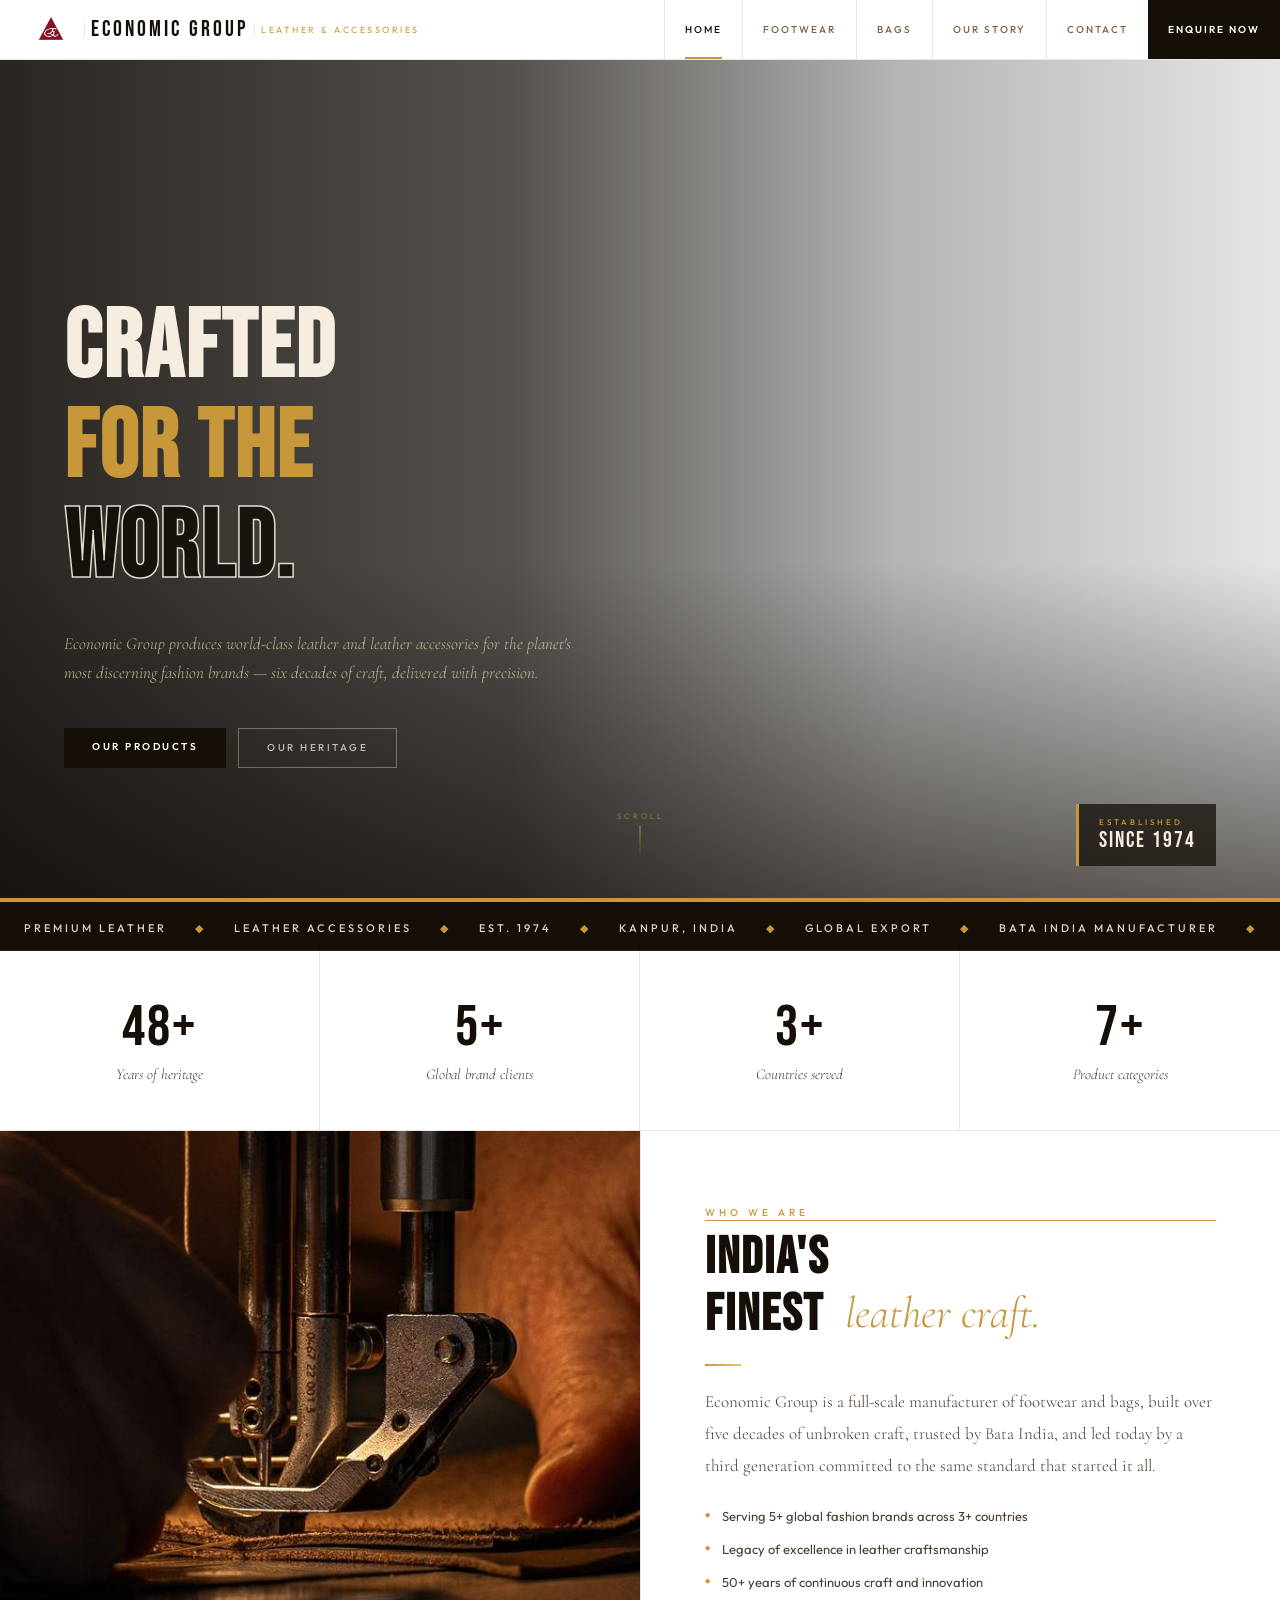
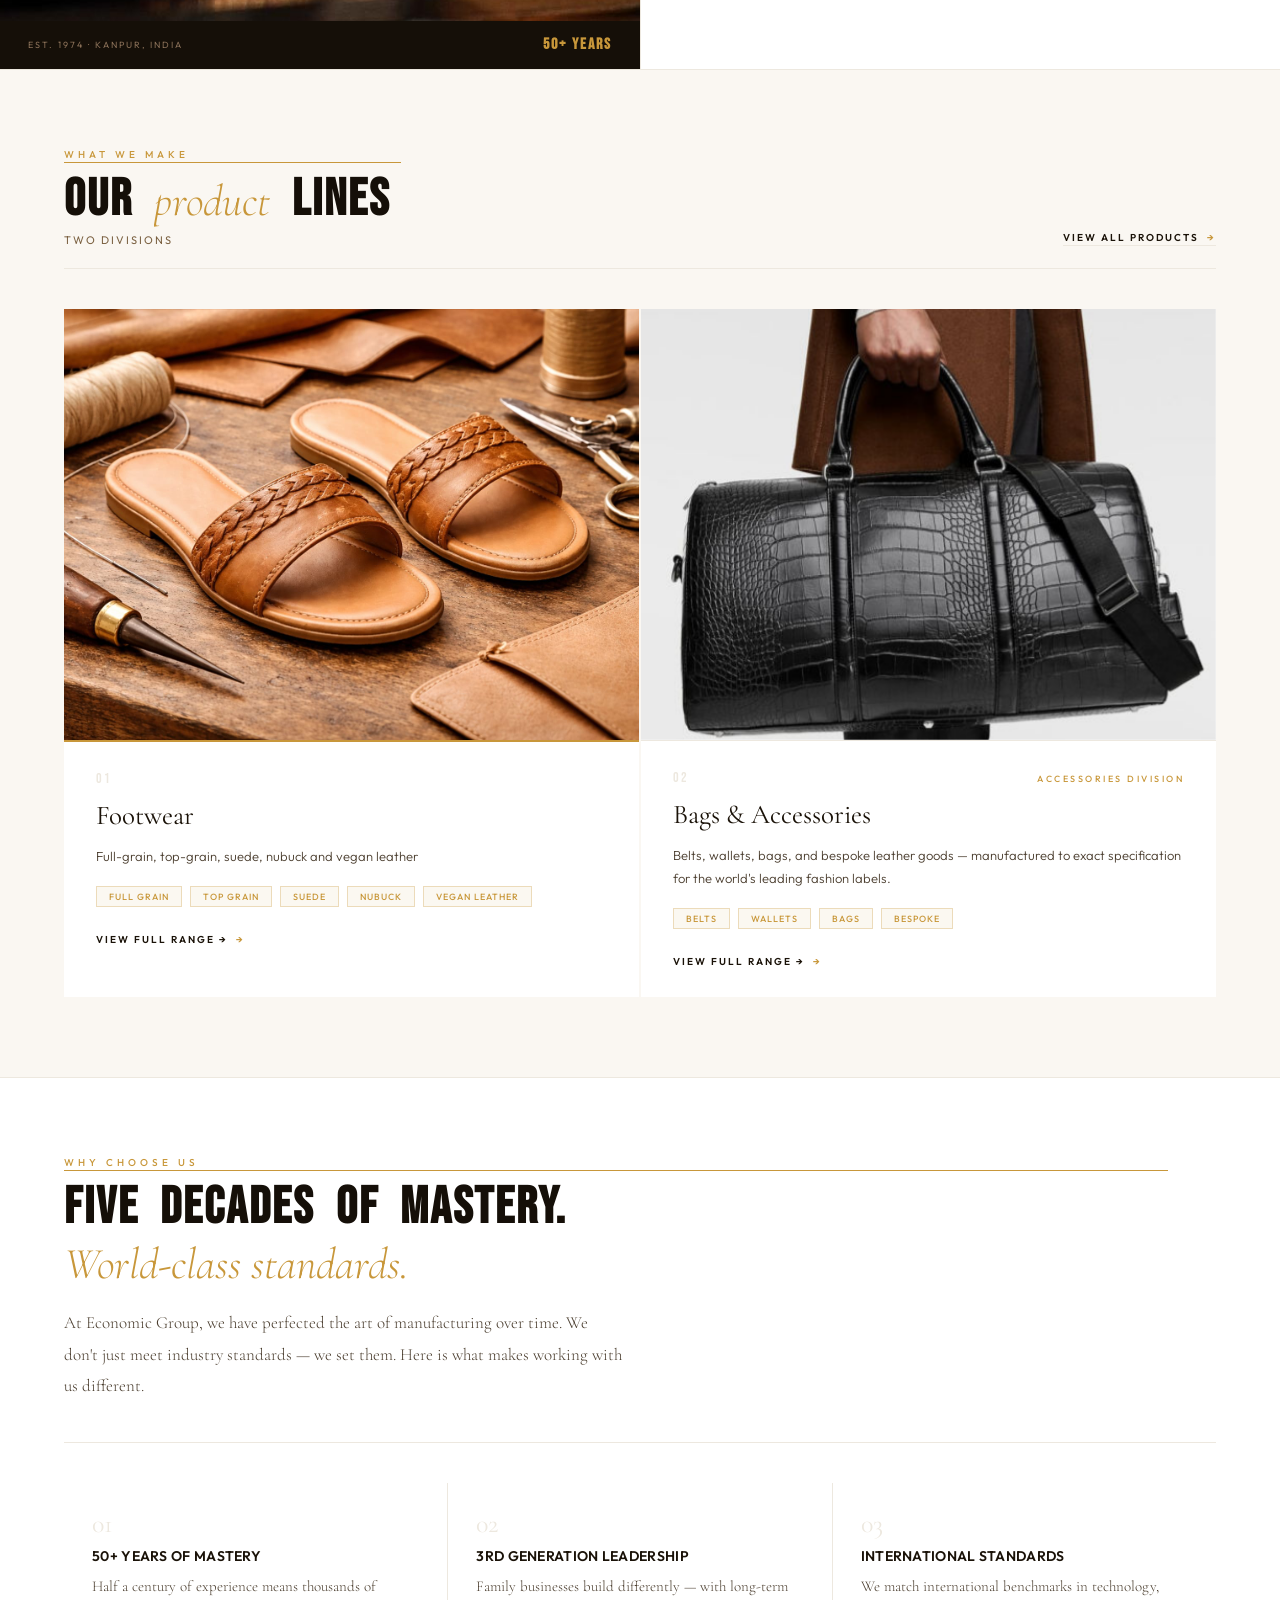
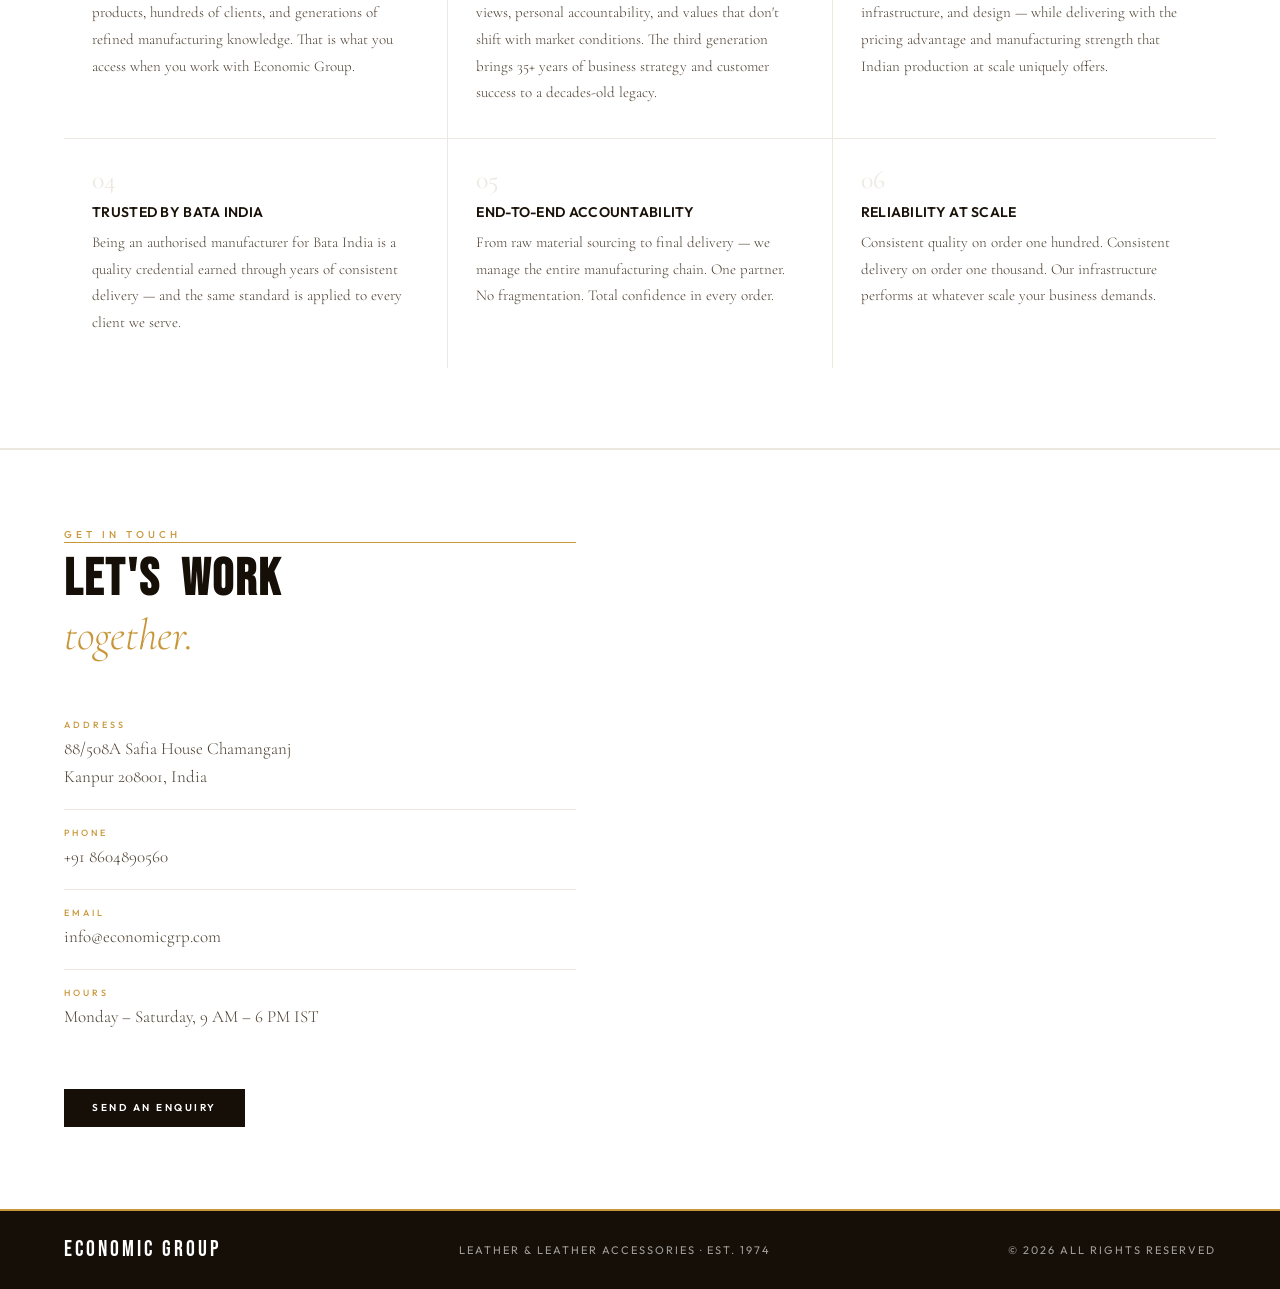
==== index.html @ 154073e3 "Dev:: initialising project" ====
<!DOCTYPE html>
<html lang="en">
<head>
  <meta charset="UTF-8" />
  <meta name="viewport" content="width=device-width, initial-scale=1.0" />
  <meta name="description" content="Economic Group — Premium leather and leather accessories. Est. 1960, Kolkata, India." />
  <title>Economic Group — Premium Leather &amp; Leather Accessories</title>
  <link rel="preconnect" href="https://fonts.googleapis.com" />
  <link rel="preconnect" href="https://fonts.gstatic.com" crossorigin />
  <link href="https://fonts.googleapis.com/css2?family=Bebas+Neue&family=Cormorant+Garamond:ital,wght@0,300;0,400;0,600;1,300;1,400;1,600&family=Outfit:wght@300;400;500;600&display=swap" rel="stylesheet" />
  <link rel="stylesheet" href="assets/css/style.css" />
</head>
<body>

  <!-- ══════════════════════════════════════
       NAV
  ══════════════════════════════════════ -->
  <header id="navbar">
    <div class="nav-inner">
      <div class="logo-wrap">
        <img src="assets/images/logo.png" alt="Economic Group" class="logo-img" />
        <div class="logo-divider"></div>
        <span class="logo-name">Economic Group</span>
        <div class="logo-divider"></div>
        <span class="logo-sub">Leather &amp; Accessories</span>
      </div>
      <button class="hamburger" id="hamburger" aria-label="Open menu" aria-expanded="false">
        <span></span><span></span><span></span>
      </button>
      <nav class="nav-links" id="nav-links" role="navigation">
        <a href="#hero"        class="nav-link">Home</a>
        <a href="footwear.html" class="nav-link">Footwear</a>
        <a href="bags.html"    class="nav-link">Bags</a>
        <a href="#story"       class="nav-link">Our Story</a>
        <a href="#contact"     class="nav-link">Contact</a>
        <a href="#contact"     class="nav-link cta">Enquire Now</a>
      </nav>
    </div>
  </header>

  <!-- ══════════════════════════════════════
       HERO
  ══════════════════════════════════════ -->
  <section class="hero" id="hero">

    <!-- Background video -->
    <video class="hero-video"
           autoplay muted loop playsinline preload="auto"
           aria-hidden="true"
           disablepictureinpicture
           disableremoteplayback>
      <source src="assets/video/hero_video.mp4" type="video/mp4" />
    </video>

    <!-- Warm cinematic overlay: strong on left, fades right -->
    <div class="hero-overlay"></div>

    <!-- Content -->
    <div class="hero-content">
      <!-- <div class="hero-eyebrow">
        <span class="eyebrow-line"></span>
        Premium Leather &middot; Est. 1960
      </div> -->
      <h1 class="hero-title">
        <span class="hero-line"><span class="hero-line-inner">CRAFTED</span></span>
        <span class="hero-line"><span class="hero-line-inner amber">FOR THE</span></span>
        <span class="hero-line"><span class="hero-line-inner outline">WORLD.</span></span>
      </h1>
      <p class="hero-sub">Economic Group produces world-class leather and leather accessories for the planet's most discerning fashion brands &mdash; six decades of craft, delivered with precision.</p>
      <div class="hero-actions">
        <a href="#products" class="btn btn-fill">Our Products</a>
        <a href="#story"    class="btn btn-ghost">Our Heritage</a>
      </div>
    </div>

    <!-- Bottom badge -->
    <div class="hero-badge">
      <div class="hero-badge-label">Established</div>
      <div class="hero-badge-val">Since 1974</div>
    </div>

    <!-- Scroll hint -->
    <div class="hero-scroll-hint" aria-hidden="true">
      <span>Scroll</span>
      <div class="scroll-arrow"></div>
    </div>

  </section>

  <!-- ══════════════════════════════════════
       TICKER
  ══════════════════════════════════════ -->
  <div class="ticker" aria-hidden="true">
    <div class="ticker-track">
      <span>Premium Leather</span><span class="sep">&#9670;</span>
      <span>Leather Accessories</span><span class="sep">&#9670;</span>
      <span>Est. 1974</span><span class="sep">&#9670;</span>
      <span>Kanpur, India</span><span class="sep">&#9670;</span>
      <span>Global Export</span><span class="sep">&#9670;</span>
      <span>Bata India Manufacturer</span><span class="sep">&#9670;</span>
      <span>5+ Brands</span><span class="sep">&#9670;</span>
      <span>3+ Countries</span><span class="sep">&#9670;</span>
      <span>Premium Leather</span><span class="sep">&#9670;</span>
      <span>Leather Accessories</span><span class="sep">&#9670;</span>
      <span>Est. 1974</span><span class="sep">&#9670;</span>
      <span>Kanpur, India</span><span class="sep">&#9670;</span>
      <span>Global Export</span><span class="sep">&#9670;</span>
      <span>Bata India Manufacturer</span><span class="sep">&#9670;</span>
      <span>5+ Brands</span><span class="sep">&#9670;</span>
      <span>3+ Countries</span><span class="sep">&#9670;</span>
    </div>
  </div>

  <!-- ══════════════════════════════════════
       STATS
  ══════════════════════════════════════ -->
  <section class="stats" id="stats">
    <div class="stat fade-in">
      <div class="stat-num" data-target="50" data-suffix="+">0+</div>
      <div class="stat-lbl">Years of heritage</div>
    </div>
    <div class="stat fade-in">
      <div class="stat-num" data-target="5" data-suffix="+">0+</div>
      <div class="stat-lbl">Global brand clients</div>
    </div>
    <div class="stat fade-in">
      <div class="stat-num" data-target="3" data-suffix="+">0+</div>
      <div class="stat-lbl">Countries served</div>
    </div>
    <div class="stat fade-in">
      <div class="stat-num" data-target="7" data-suffix="+">0+</div>
      <div class="stat-lbl">Product categories</div>
    </div>
  </section>

  <!-- ══════════════════════════════════════
       ABOUT
  ══════════════════════════════════════ -->
  <section class="about" id="about">
    <div class="about-img fade-in">
      <div class="about-img-inner" style="background-image:url('./assets/images/about_craft.jpeg');"></div>
      <div class="about-img-tag">
        <span>Est. 1974 · Kanpur, India</span>
        <strong>50+ Years</strong>
      </div>
    </div>
    <div class="about-text fade-in">
      <div class="section-label">Who We Are</div>
      <h2 class="about-title">
        INDIA'S<br>FINEST
        <span class="italic-accent">leather craft.</span>
      </h2>
      <div class="rule"></div>
      <p>Economic Group is a full-scale manufacturer of footwear and bags, built over five decades of unbroken craft, trusted by Bata India, and led today by a third generation committed to the same standard that started it all.</p>
      <ul class="about-list">
        <li>Serving 5+ global fashion brands across 3+ countries</li>
        <li>Legacy of excellence in leather craftsmanship</li>
        <li>50+ years of continuous craft and innovation</li>
      </ul>
    </div>
  </section>

  <!-- ══════════════════════════════════════
       PRODUCTS
  ══════════════════════════════════════ -->
  <section class="products" id="products">
    <div class="prod-header">
      <div class="prod-header-left">
        <div class="section-label">What We Make</div>
        <h2 class="prod-title">OUR <em>product</em> LINES</h2>
        <div class="prod-count">Two divisions</div>
      </div>
      <a href="#contact" class="view-all">View All Products</a>
    </div>
    <div class="prod-grid">
      <a href="footwear.html" class="prod-card fade-in" style="text-decoration:none;color:inherit;display:block;">
        <div class="prod-photo-wrap">
          <div class="prod-photo" style="background-image:url('./assets/images/footwear_product.jpeg')"></div>
        </div>
        <div class="prod-body featured">
          <div class="prod-meta">
            <span class="prod-num">01</span>
          </div>
          <div class="prod-name">Footwear</div>
          <div class="prod-desc">Full-grain, top-grain, suede, nubuck and vegan leather</div>
          <div class="prod-tags">
            <span class="ptag">Full Grain</span>
            <span class="ptag">Top Grain</span>
            <span class="ptag">Suede</span>
            <span class="ptag">Nubuck</span>
            <span class="ptag">Vegan Leather</span>
          </div>
          <span class="prod-link">View Full Range &rarr;</span>
        </div>
      </a>
      <a href="bags.html" class="prod-card fade-in" style="text-decoration:none;color:inherit;display:block;">
        <div class="prod-photo-wrap">
          <div class="prod-photo" style="background-image:url('./assets/images/bags_product.jpeg')"></div>
        </div>
        <div class="prod-body">
          <div class="prod-meta">
            <span class="prod-num">02</span>
            <span class="prod-cat">Accessories Division</span>
          </div>
          <div class="prod-name">Bags & Accessories</div>
          <div class="prod-desc">Belts, wallets, bags, and bespoke leather goods &mdash; manufactured to exact specification for the world's leading fashion labels.</div>
          <div class="prod-tags">
            <span class="ptag">Belts</span>
            <span class="ptag">Wallets</span>
            <span class="ptag">Bags</span>
            <span class="ptag">Bespoke</span>
          </div>
          <span class="prod-link">View Full Range &rarr;</span>
        </div>
      </a>
    </div>
  </section>

  <!-- ══════════════════════════════════════
       WHY CHOOSE US
  ══════════════════════════════════════ -->
  <section class="tl-section" id="story">

    <!-- Header + Bata badge -->
    <div class="wcu-top-row">
      <div class="tl-top fade-in">
        <div class="section-label">Why Choose Us</div>
        <h2 class="tl-title">Five decades of mastery.<br><em>World-class standards.</em></h2>
        <p class="wcu-intro-sub">At Economic Group, we have perfected the art of manufacturing over time. We don't just meet industry standards &mdash; we set them. Here is what makes working with us different.</p>
      </div>
    </div>

    <!-- 6-card grid -->
    <div class="wcu-grid">
      <div class="wcu-card fade-in">
        <div class="wcu-num">01</div>
        <h4>50+ Years of Mastery</h4>
        <p>Half a century of experience means thousands of products, hundreds of clients, and generations of refined manufacturing knowledge. That is what you access when you work with Economic Group.</p>
      </div>
      <div class="wcu-card fade-in">
        <div class="wcu-num">02</div>
        <h4>3rd Generation Leadership</h4>
        <p>Family businesses build differently &mdash; with long-term views, personal accountability, and values that don't shift with market conditions. The third generation brings 35+ years of business strategy and customer success to a decades-old legacy.</p>
      </div>
      <div class="wcu-card fade-in">
        <div class="wcu-num">03</div>
        <h4>International Standards</h4>
        <p>We match international benchmarks in technology, infrastructure, and design &mdash; while delivering with the pricing advantage and manufacturing strength that Indian production at scale uniquely offers.</p>
      </div>
      <div class="wcu-card fade-in">
        <div class="wcu-num">04</div>
        <h4>Trusted by Bata India</h4>
        <p>Being an authorised manufacturer for Bata India is a quality credential earned through years of consistent delivery &mdash; and the same standard is applied to every client we serve.</p>
      </div>
      <div class="wcu-card fade-in">
        <div class="wcu-num">05</div>
        <h4>End-to-End Accountability</h4>
        <p>From raw material sourcing to final delivery &mdash; we manage the entire manufacturing chain. One partner. No fragmentation. Total confidence in every order.</p>
      </div>
      <div class="wcu-card fade-in">
        <div class="wcu-num">06</div>
        <h4>Reliability at Scale</h4>
        <p>Consistent quality on order one hundred. Consistent delivery on order one thousand. Our infrastructure performs at whatever scale your business demands.</p>
      </div>
    </div>

  </section>

  <!-- ══════════════════════════════════════
       DARK BANNER — Why Choose Us
  ══════════════════════════════════════ -->
  <!-- ══════════════════════════════════════
       CONTACT
  ══════════════════════════════════════ -->
  <section class="contact" id="contact">
    <div class="contact-left fade-in">
      <div>
        <div class="section-label">Get In Touch</div>
        <h2 class="contact-title">LET'S WORK<br><em>together.</em></h2>
        <div class="contact-fields">
          <div class="cf">
            <div class="cf-label">Address</div>
            <div class="cf-val">88/508A Safia House Chamanganj<br>Kanpur 208001, India</div>
          </div>
          <div class="cf">
            <div class="cf-label">Phone</div>
            <div class="cf-val cf-phones">
              <a href="tel:+918604890560">+91 8604890560</a>
            </div>
          </div>
          <div class="cf">
            <div class="cf-label">Email</div>
            <div class="cf-val"><a href="mailto:info@economicgrp.com">info@economicgrp.com</a></div>
          </div>
          <div class="cf">
            <div class="cf-label">Hours</div>
            <div class="cf-val">Monday &ndash; Saturday, 9 AM &ndash; 6 PM IST</div>
          </div>
        </div>
      </div>
      <div class="contact-btn">
        <a href="mailto:info@economicgroup.in" class="btn btn-fill">Send an Enquiry</a>
      </div>
    </div>
    <div class="contact-right">
      <iframe
        class="contact-map"
        src="https://www.google.com/maps/embed?pb=!1m18!1m12!1m3!1d14287.768157332483!2d80.30934991040796!3d26.45759719113403!2m3!1f0!2f0!3f0!3m2!1i1024!2i768!4f13.1!3m3!1m2!1s0x399c4762bb68a57b%3A0x870ddd09cadb2f31!2sEconomic%20Enterprises!5e0!3m2!1sen!2sin!4v1776615343501!5m2!1sen!2sin"
        width="100%"
        height="100%"
        style="border:0;"
        allowfullscreen=""
        loading="lazy"
        referrerpolicy="no-referrer-when-downgrade"
        title="Economic Group location — 44 Matheswartalla Road, Kolkata">
      </iframe>
    </div>
  </section>

  <!-- ══════════════════════════════════════
       FOOTER
  ══════════════════════════════════════ -->
  <footer>
    <div class="footer-inner">
      <div class="f-logo">Economic Group</div>
      <span class="f-mid">Leather &amp; Leather Accessories &middot; Est. 1974</span>
      <span class="f-copy">&copy; 2026 All Rights Reserved</span>
    </div>
  </footer>

  <div id="scroll-progress"></div>
  <script src="assets/js/script.js"></script>
</body>
</html>
---- assets/css/style.css ----
/* ═══════════════════════════════════════════════════════
   ECONOMIC GROUP — style.css
   Design 5: Editorial Minimal (mix of Bold + Minimal White)
   Fonts: Bebas Neue (display) · Cormorant Garamond (serif) · Outfit (body)
   Palette: White/cream base · Amber accent · Dark contrast sections
═══════════════════════════════════════════════════════ */

/* ── DESIGN TOKENS ── */
:root {
  /* Accent */
  --amber:         #c8973a;
  --amber-hover:   #e0aa48;

  /* Backgrounds */
  --dark:          #150f08;
  --dark-2:        #1e160c;
  --dark-3:        #2a1e10;
  --cream:         #faf7f2;
  --white:         #ffffff;

  /* Borders */
  --border:        #ede8df;
  --border-dark:   rgba(255, 255, 255, 0.06);

  /* Typography — all values tuned for legibility */
  --text-primary:  #1a1208;   /* near-black headings / main text */
  --text-body:     #4a3d2e;   /* body paragraphs on light bg */
  --text-muted:    #7a6040;   /* labels, captions, nav links */
  --text-on-dark:  #d4c4a8;   /* body text on dark sections */
  --text-dim:      #8a7058;   /* secondary on dark sections */

  /* Fonts */
  --font-display:  'Bebas Neue', sans-serif;
  --font-serif:    'Cormorant Garamond', Georgia, serif;
  --font-body:     'Outfit', -apple-system, sans-serif;

  /* Layout */
  --nav-h:         60px;
  --max-w:         1280px;
  --pad-x:         64px;
}

/* ── RESET ── */
*, *::before, *::after { box-sizing: border-box; margin: 0; padding: 0; }
html { scroll-behavior: smooth; font-size: 16px; -webkit-text-size-adjust: 100%; }
body { font-family: var(--font-body); background: var(--white); color: var(--text-primary); line-height: 1; overflow-x: clip; }
/* Prevent page scroll when mobile nav is open — does NOT touch overflow-x or break sticky */
body.nav-open { overflow-y: hidden; }
img  { display: block; max-width: 100%; }
a    { text-decoration: none; color: inherit; }
ul   { list-style: none; }

/* ══════════════════════════════════════════════
   GLOBAL ANIMATION TOKENS
══════════════════════════════════════════════ */
:root {
  --ease-out-expo:  cubic-bezier(0.16, 1, 0.3, 1);
  --ease-out-quart: cubic-bezier(0.25, 1, 0.5, 1);
  --ease-in-out:    cubic-bezier(0.4, 0, 0.2, 1);
}

/* ── SCROLL FADE-IN ── */
.fade-in {
  opacity: 0;
  transform: translateY(36px);
  transition: opacity 0.75s var(--ease-out-expo),
              transform 0.75s var(--ease-out-expo);
}
.fade-in.visible {
  opacity: 1;
  transform: translateY(0);
}

/* ── WORD REVEAL (text split animation) ── */
.word-wrap {
  display: inline-block;
  overflow: hidden;
  vertical-align: bottom;
  padding-bottom: 0.05em;     /* prevents descender clip */
  margin-right: 0.22em;
}
.word-wrap .word {
  display: inline-block;
  transform: translateY(108%);
  opacity: 0;
  transition: transform 0.75s var(--ease-out-expo),
              opacity 0.55s ease;
}
.word-wrap.revealed .word {
  transform: translateY(0);
  opacity: 1;
}

/* ── HERO INTRO SEQUENCE ── */
@keyframes heroSlideUp {
  from { opacity: 0; transform: translateY(28px); }
  to   { opacity: 1; transform: translateY(0);    }
}
@keyframes heroFadeIn {
  from { opacity: 0; }
  to   { opacity: 1; }
}
/* Curtain-reveal: inner span rises up from behind a clipped container */
@keyframes heroLineUp {
  from { transform: translateY(110%); opacity: 0; }
  to   { transform: translateY(0);    opacity: 1; }
}
/* Eyebrow line extends in */
@keyframes eyebrowExpand {
  from { width: 0; opacity: 0; }
  to   { width: 28px; opacity: 1; }
}

.hero-eyebrow      { animation: heroSlideUp  0.8s var(--ease-out-expo) 0.2s  both; }
.eyebrow-line      { animation: eyebrowExpand 0.7s var(--ease-out-expo) 0.15s both; }
/* Title: each line staggers */
.hero-title        { animation: none; } /* handled per-line below */
.hero-line-inner   { animation: heroLineUp 0.9s var(--ease-out-expo) both; }
.hero-line:nth-child(1) .hero-line-inner { animation-delay: 0.35s; }
.hero-line:nth-child(2) .hero-line-inner { animation-delay: 0.55s; }
.hero-line:nth-child(3) .hero-line-inner { animation-delay: 0.75s; }
.hero-sub          { animation: heroSlideUp  0.9s var(--ease-out-expo) 1.0s  both; }
.hero-actions      { animation: heroSlideUp  0.9s var(--ease-out-expo) 1.2s  both; }
.hero-badge        { animation: heroFadeIn   1.0s ease                 1.5s  both; }
.hero-scroll-hint  { animation: heroFadeIn   1.0s ease                 1.9s  both; }

/* ── SECTION LABEL UNDERLINE DRAW ── */
.section-label {
  position: relative;
  display: inline-block;
}
.section-label::after {
  content: '';
  position: absolute;
  bottom: -3px;
  left: 0;
  width: 0;
  height: 1px;
  background: var(--amber);
  transition: width 0.6s var(--ease-out-expo);
}
.section-label.revealed::after { width: 100%; }

/* ── NAV SCROLLED STATE ── */
#navbar {
  transition: box-shadow 0.3s ease, background 0.3s ease;
}
#navbar.scrolled {
  box-shadow: 0 2px 24px rgba(21,15,8,0.10);
}

/* ── SMOOTH SCROLL OVERRIDE (for JS eased scroll) ── */
html { scroll-behavior: auto; }   /* we handle it in JS for polish */

/* ── TIMELINE LINE DRAW ── */
.tl-list::before {
  transform-origin: top;
  transform: scaleY(0);
  transition: transform 1.4s var(--ease-out-expo);
}
.tl-list.line-drawn::before { transform: scaleY(1); }

/* ── STAT PULSE ON COMPLETE ── */
@keyframes statPulse {
  0%   { transform: scale(1);    }
  40%  { transform: scale(1.06); }
  100% { transform: scale(1);    }
}
.stat-num.pulse { animation: statPulse 0.45s var(--ease-out-quart); }

/* ── SHIMMER ON AMBER RULE ── */
@keyframes shimmerRule {
  from { background-position: -100% 0; }
  to   { background-position: 200% 0;  }
}
.rule.shimmer {
  background: linear-gradient(
    90deg,
    var(--amber) 0%,
    #f0c060 45%,
    var(--amber) 100%
  );
  background-size: 200% 100%;
  animation: shimmerRule 1.2s ease forwards;
}

/* ── PRODUCT CARD HOVER LIFT ── */
.prod-card {
  transition: transform 0.4s var(--ease-out-expo),
              box-shadow 0.4s var(--ease-out-expo);
  will-change: transform;
}
.prod-card:hover {
  transform: translateY(-6px);
  box-shadow: 0 20px 48px rgba(21,15,8,0.12);
}

/* ── PRODUCT CARD INNER IMAGE ZOOM (merged with base .prod-photo below) ── */

/* ── BUTTON MAGNETIC / RIPPLE ── */
.btn { position: relative; overflow: hidden; }
.btn .ripple {
  position: absolute;
  border-radius: 50%;
  background: rgba(255,255,255,0.25);
  transform: scale(0);
  animation: rippleAnim 0.55s linear;
  pointer-events: none;
}
@keyframes rippleAnim {
  to { transform: scale(4); opacity: 0; }
}

/* ── ABOUT / BANNER STAT HOVER ── */
.banner-stat {
  transition: transform 0.3s var(--ease-out-expo),
              border-color 0.3s ease,
              padding-left 0.3s var(--ease-out-expo);
}
.banner-stat:hover {
  border-bottom-color: rgba(200,151,58,0.3);
}

/* ── TIMELINE ROW HOVER ── */
.tl-row {
  transition: background 0.2s ease;
}

/* ── TICKER PAUSE ON HOVER ── */
.ticker:hover .ticker-track { animation-play-state: paused; }

/* ── CONTACT FIELD HOVER ── */
.cf {
  transition: padding-left 0.25s var(--ease-out-expo);
}
.cf:hover { padding-left: 6px; }
.cf .cf-label {
  transition: letter-spacing 0.3s ease;
}
.cf:hover .cf-label { letter-spacing: 5px; }

/* ── IMAGE OVERLAY SHIMMER on about-img ── */
.about-img::after {
  content: '';
  position: absolute;
  inset: 0;
  background: linear-gradient(
    135deg,
    transparent 40%,
    rgba(200,151,58,0.08) 50%,
    transparent 60%
  );
  background-size: 200% 200%;
  opacity: 0;
  transition: opacity 0.4s ease;
  pointer-events: none;
  z-index: 1;
}
.about-img:hover::after { opacity: 1; }

/* ── SHARED UTILITIES ── */
.section-label {
  font-family: var(--font-body);
  font-size: 10px;
  color: var(--amber);
  letter-spacing: 4px;
  text-transform: uppercase;
  font-weight: 500;
  margin-bottom: 14px;
  display: block;
}

.rule {
  width: 36px;
  height: 2px;
  background: var(--amber);
  margin: 20px 0;
}

/* ── BUTTONS ── */
.btn {
  display: inline-block;
  font-family: var(--font-body);
  font-size: 10px;
  font-weight: 600;
  letter-spacing: 2.5px;
  text-transform: uppercase;
  padding: 14px 28px;
  cursor: pointer;
  transition: background 0.25s, color 0.25s, border-color 0.25s;
  white-space: nowrap;
}
.btn-fill            { background: var(--dark); color: #fff; }
.btn-fill:hover      { background: var(--amber); color: var(--dark); }
.btn-border          { border: 1px solid var(--border); color: var(--text-muted); }
.btn-border:hover    { border-color: var(--amber); color: var(--amber); }

/* ══════════════════════════════════════════════
   NAVBAR
══════════════════════════════════════════════ */
#navbar {
  position: sticky;
  top: 0;
  z-index: 1000;
  background: #fff;
  border-bottom: 1px solid var(--border);
  height: var(--nav-h);
  /* overflow visible so the absolute dropdown clears the bar */
  overflow: visible;
}

.nav-inner {
  width: 100%;
  padding: 0 0 0 24px;
  height: 100%;
  display: flex;
  align-items: center;
  justify-content: space-between;
  position: relative; /* containing block for absolute dropdown */
}

/* ── Logo ── */
.logo-wrap    { display: flex; align-items: center; gap: 6px; }
.logo-img     { height: 54px; width: 54px; object-fit: contain; display: block; flex-shrink: 0; }
.logo-name    { font-family: var(--font-display); font-size: 22px; letter-spacing: 3px; color: var(--dark); line-height: 1; }
.logo-divider { width: 1px; height: 14px; background: var(--border); flex-shrink: 0; }
.logo-sub     { font-family: var(--font-body); font-size: 9px; color: var(--amber); letter-spacing: 2.5px; text-transform: uppercase; font-weight: 400; }

/* ── Desktop nav list ── */
.nav-links {
  display: flex;
  align-items: center;
  height: 100%;
  /* clip the amber underlines so they don't overflow the bar */
  overflow: hidden;
}

/* ── Each nav link ── */
.nav-link {
  position: relative;
  font-family: var(--font-body);
  font-size: 10px;
  color: var(--text-muted);
  letter-spacing: 2px;
  text-transform: uppercase;
  font-weight: 500;
  padding: 0 20px;
  height: 100%;
  display: flex;
  align-items: center;
  border-left: 1px solid var(--border);
  white-space: nowrap;
  transition: color 0.2s;
}

/* Amber underline slide — regular links only */
.nav-link:not(.cta)::after {
  content: '';
  position: absolute;
  bottom: 0; left: 20px; right: 20px;
  height: 2px;
  background: var(--amber);
  transform: scaleX(0);
  transform-origin: left;
  transition: transform 0.35s var(--ease-out-expo);
}
.nav-link:not(.cta):hover::after,
.nav-link:not(.cta).active::after { transform: scaleX(1); }
.nav-link:not(.cta):hover,
.nav-link:not(.cta).active        { color: var(--dark); }

/* ── CTA button ── */
.nav-link.cta {
  background: var(--dark);
  color: #fff;
  font-weight: 600;
  border-left: none;
  transition: background 0.25s, color 0.25s;
}
.nav-link.cta:hover { background: var(--amber); color: var(--dark); }

/* ── Hamburger (hidden on desktop) ── */
.hamburger {
  display: none;
  flex-direction: column;
  justify-content: center;
  gap: 5px;
  background: none;
  border: none;
  cursor: pointer;
  padding: 8px;
  flex-shrink: 0;
}
.hamburger span {
  display: block;
  width: 22px;
  height: 2px;
  background: var(--dark);
  border-radius: 1px;
  transition: transform 0.3s ease, opacity 0.3s ease;
  transform-origin: center;
}
.hamburger.open span:nth-child(1) { transform: translateY(7px) rotate(45deg); }
.hamburger.open span:nth-child(2) { opacity: 0; transform: scaleX(0); }
.hamburger.open span:nth-child(3) { transform: translateY(-7px) rotate(-45deg); }

/* ══════════════════════════════════════════════
   HERO — full-width video background
══════════════════════════════════════════════ */
.hero {
  position: relative;
  width: 100%;
  min-height: calc(100vh - var(--nav-h));
  max-height: clamp(860px, 92vh, 1100px);
  overflow: hidden;
  display: flex;
  align-items: flex-end;
  border-bottom: 2px solid var(--amber);
}

/* Video fills the entire hero */
.hero-video {
  position: absolute;
  inset: 0;
  width: 100%;
  height: 100%;
  object-fit: cover;
  object-position: center 30%;
  z-index: 0;
  /* Slight warmth filter to match amber palette */
  filter: brightness(0.85) saturate(0.9) sepia(0.12);
}

/* Warm cinematic gradient overlay */
/* Strong dark on left (for text legibility), soft on right */
.hero-overlay {
  position: absolute;
  inset: 0;
  z-index: 1;
  background:
    linear-gradient(
      to right,
      rgba(12, 7, 2, 0.88) 0%,
      rgba(12, 7, 2, 0.70) 40%,
      rgba(12, 7, 2, 0.30) 70%,
      rgba(12, 7, 2, 0.10) 100%
    ),
    linear-gradient(
      to top,
      rgba(12, 7, 2, 0.60) 0%,
      transparent 40%
    );
}

/* Text content — sits above video + overlay */
.hero-content {
  position: relative;
  z-index: 2;
  padding: 0 var(--pad-x) 130px;
  max-width: 720px;
}

.hero-eyebrow {
  display: flex;
  align-items: center;
  gap: 12px;
  font-family: var(--font-body);
  font-size: 9px;
  color: var(--amber);
  letter-spacing: 4px;
  text-transform: uppercase;
  font-weight: 500;
  margin-bottom: 24px;
}
.eyebrow-line {
  display: block;
  width: 28px;
  height: 1px;
  background: var(--amber);
  flex-shrink: 0;
}

.hero-title {
  font-family: var(--font-display);
  font-size: clamp(58px, 7.5vw, 96px);
  line-height: 1;
  letter-spacing: 2px;
  color: #f5ede0;
  margin-bottom: 28px;
}

/* Each line: clips the inner span so it reveals upward */
.hero-line {
  display: block;
  overflow: hidden;
  padding-bottom: 0.04em; /* prevent descender clipping */
}
.hero-line-inner {
  display: block;
}
.hero-line-inner.amber   { color: var(--amber); }
.hero-line-inner.outline {
  -webkit-text-stroke: 1.5px rgba(245, 237, 224, 0.92);
  /* Dark fill matching the hero overlay — looks hollow on video, renders sharp */
  color: rgba(10, 6, 2, 0.72);
  transform: translateZ(0);
  backface-visibility: hidden;
  -webkit-backface-visibility: hidden;
}

.hero-sub {
  font-family: var(--font-serif);
  font-size: 17px;
  color: rgba(220, 200, 170, 0.88);
  line-height: 1.75;
  font-weight: 300;
  font-style: italic;
  max-width: 520px;
  margin-bottom: 40px;
}

.hero-actions { display: flex; gap: 12px; flex-wrap: wrap; }

/* Ghost button variant for hero (white outline, readable on video) */
.btn-ghost {
  border: 1px solid rgba(245,237,224,0.35);
  color: rgba(245,237,224,0.75);
  background: transparent;
  padding: 14px 28px;
  font-family: var(--font-body);
  font-size: 10px;
  font-weight: 500;
  letter-spacing: 2.5px;
  text-transform: uppercase;
  transition: border-color 0.25s, color 0.25s, background 0.25s;
  display: inline-block;
}
.btn-ghost:hover {
  border-color: var(--amber);
  color: var(--amber);
}

/* Badge — bottom-left corner of hero */
.hero-badge {
  position: absolute;
  bottom: 32px;
  right: var(--pad-x);
  z-index: 2;
  background: rgba(21, 15, 8, 0.75);
  border-left: 3px solid var(--amber);
  padding: 14px 20px;
  backdrop-filter: blur(8px);
  -webkit-backdrop-filter: blur(8px);
}
.hero-badge-label {
  font-family: var(--font-body);
  font-size: 8px;
  color: var(--amber);
  letter-spacing: 3px;
  text-transform: uppercase;
  margin-bottom: 4px;
  font-weight: 500;
}
.hero-badge-val {
  font-family: var(--font-display);
  font-size: 22px;
  color: #f5ede0;
  letter-spacing: 2px;
}

/* Scroll hint */
.hero-scroll-hint {
  position: absolute;
  bottom: 40px;
  left: 50%;
  transform: translateX(-50%);
  z-index: 2;
  display: flex;
  flex-direction: column;
  align-items: center;
  gap: 6px;
}
.hero-scroll-hint span {
  font-family: var(--font-body);
  font-size: 8px;
  color: rgba(200,151,58,0.6);
  letter-spacing: 3px;
  text-transform: uppercase;
}
.scroll-arrow {
  width: 1px;
  height: 32px;
  background: linear-gradient(to bottom, var(--amber), transparent);
  animation: scrollPulse 1.8s ease-in-out infinite;
}
@keyframes scrollPulse {
  0%, 100% { opacity: 0.4; transform: scaleY(0.7); }
  50%       { opacity: 1;   transform: scaleY(1);   }
}

/* ══════════════════════════════════════════════
   TICKER
══════════════════════════════════════════════ */
.ticker {
  background: var(--dark);
  padding: 16px 0;
  overflow: hidden;
  white-space: nowrap;
  border-top: 2px solid var(--amber);
  border-bottom: 1px solid rgba(255,255,255,0.06);
  user-select: none;
}
.ticker-track {
  display: inline-flex;
  align-items: center;
  animation: ticker 32s linear infinite;
}
.ticker-track span {
  font-family: var(--font-body);
  font-size: 11px;
  color: rgba(255, 255, 255, 0.82);
  letter-spacing: 3px;
  text-transform: uppercase;
  font-weight: 500;
  padding: 0 24px;
}
.ticker-track .sep { color: var(--amber); padding: 0 4px; }

@keyframes ticker {
  from { transform: translateX(0); }
  to   { transform: translateX(-50%); }
}

/* ══════════════════════════════════════════════
   STATS
══════════════════════════════════════════════ */
.stats {
  display: grid;
  grid-template-columns: repeat(4, 1fr);
  border-bottom: 1px solid var(--border);
}
.stat {
  padding: 48px 24px;
  text-align: center;
  border-right: 1px solid var(--border);
  transition: background 0.25s;
}
.stat:last-child { border-right: none; }
.stat:hover { background: var(--cream); }

.stat-num {
  font-family: var(--font-display);
  font-size: 58px;
  color: var(--dark);
  letter-spacing: 2px;
  line-height: 1;
}
.stat-num sup {
  font-size: 24px;
  color: var(--amber);
  font-family: var(--font-body);
  font-weight: 300;
  vertical-align: super;
}
.stat-lbl {
  font-family: var(--font-serif);
  font-size: 15px;
  color: var(--text-body);
  font-style: italic;
  font-weight: 300;
  margin-top: 10px;
}

/* ══════════════════════════════════════════════
   ABOUT
══════════════════════════════════════════════ */
.about {
  display: grid;
  grid-template-columns: 1fr 1fr;
  min-height: 520px;
  border-bottom: 1px solid var(--border);
}
.about-img {
  position: relative;
  overflow: hidden;
  min-height: clamp(480px, 42vw, 780px);
}
.about-img-inner {
  position: absolute;
  inset: 0;
  background-size: cover;
  background-position: center;
  transition: transform 0.9s ease;
}
.about-img:hover .about-img-inner { transform: scale(1.04); }

.about-img-tag {
  position: absolute;
  bottom: 0; left: 0; right: 0;
  background: var(--dark);
  padding: 16px 28px;
  display: flex;
  justify-content: space-between;
  align-items: center;
}
.about-img-tag span {
  font-family: var(--font-body);
  font-size: 9px;
  color: var(--text-dim);
  letter-spacing: 2px;
  text-transform: uppercase;
  font-weight: 400;
}
.about-img-tag strong {
  font-family: var(--font-display);
  font-size: 16px;
  color: var(--amber);
  letter-spacing: 2px;
}

.about-text {
  padding: 72px var(--pad-x);
  display: flex;
  flex-direction: column;
  justify-content: center;
  border-left: 1px solid var(--border);
}
.about-title {
  font-family: var(--font-display);
  font-size: 52px;
  color: var(--dark);
  letter-spacing: 2px;
  line-height: 1;
}
.about-title .italic-accent {
  font-family: var(--font-serif);
  font-size: 44px;
  font-style: italic;
  color: var(--amber);
  font-weight: 300;
  letter-spacing: 0;
  display: block;
  line-height: 1.25;
}
.about-text > p {
  font-family: var(--font-serif);
  font-size: 17px;
  color: var(--text-body);
  line-height: 1.88;
  font-weight: 300;
  margin-bottom: 24px;
}
.about-list { display: flex; flex-direction: column; gap: 13px; }
.about-list li {
  display: flex;
  gap: 12px;
  align-items: flex-start;
  font-family: var(--font-body);
  font-size: 13px;
  color: var(--text-body);
  font-weight: 400;
  line-height: 1.55;
}
.about-list li::before {
  content: '◆';
  color: var(--amber);
  font-size: 7px;
  margin-top: 4px;
  flex-shrink: 0;
}

/* ══════════════════════════════════════════════
   PRODUCTS
══════════════════════════════════════════════ */
.products {
  background: var(--cream);
  padding: 80px var(--pad-x);
  border-bottom: 1px solid var(--border);
}
.prod-header {
  display: flex;
  justify-content: space-between;
  align-items: flex-end;
  border-bottom: 1px solid var(--border);
  padding-bottom: 22px;
  margin-bottom: 40px;
}
.prod-title {
  font-family: var(--font-display);
  font-size: 52px;
  color: var(--dark);
  letter-spacing: 2px;
  line-height: 1;
}
.prod-title em {
  font-family: var(--font-serif);
  font-size: 44px;
  font-style: italic;
  color: var(--amber);
  font-weight: 300;
  letter-spacing: 0;
}
.prod-count {
  font-family: var(--font-body);
  font-size: 11px;
  color: var(--text-muted);
  letter-spacing: 2px;
  text-transform: uppercase;
  margin-top: 7px;
}
.view-all {
  font-family: var(--font-body);
  font-size: 10px;
  color: var(--text-primary);
  letter-spacing: 2px;
  text-transform: uppercase;
  font-weight: 600;
  display: flex;
  align-items: center;
  gap: 8px;
  border-bottom: 1px solid var(--border);
  padding-bottom: 2px;
  transition: color 0.2s;
  white-space: nowrap;
}
.view-all::after { content: '→'; color: var(--amber); transition: transform 0.2s; }
.view-all:hover  { color: var(--amber); }
.view-all:hover::after { transform: translateX(4px); }

.prod-grid {
  display: grid;
  grid-template-columns: 1fr 1fr;
  gap: 2px;
}
.prod-card { background: var(--white); overflow: hidden; }
.prod-photo-wrap { overflow: hidden; aspect-ratio: 4 / 3; }
.prod-photo {
  height: 100%;
  background-size: cover;
  background-position: center;
  transition: transform 0.7s ease;
  will-change: transform;
}
.prod-card:hover .prod-photo { transform: scale(1.05); }

.prod-body { padding: 30px 32px; border-top: 1px solid var(--border); }
.prod-body.featured { border-top: 2px solid var(--amber); }

.prod-meta { display: flex; justify-content: space-between; align-items: center; margin-bottom: 14px; }
.prod-num  { font-family: var(--font-display); font-size: 14px; color: var(--border); letter-spacing: 2px; }
.prod-cat  { font-family: var(--font-body); font-size: 9px; color: var(--amber); letter-spacing: 2.5px; text-transform: uppercase; font-weight: 500; }

.prod-name {
  font-family: var(--font-serif);
  font-size: 27px;
  color: var(--text-primary);
  font-weight: 400;
  margin-bottom: 12px;
  line-height: 1.2;
}
.prod-desc {
  font-family: var(--font-body);
  font-size: 13px;
  color: var(--text-body);
  line-height: 1.78;
  margin-bottom: 18px;
  font-weight: 300;
}
.prod-tags { display: flex; flex-wrap: wrap; gap: 8px; margin-bottom: 22px; }
.ptag {
  font-family: var(--font-body);
  font-size: 9px;
  color: var(--amber);
  border: 1px solid rgba(200,151,58,0.3);
  background: rgba(200,151,58,0.07);
  padding: 5px 12px;
  letter-spacing: 1px;
  text-transform: uppercase;
  font-weight: 500;
}
.prod-link {
  font-family: var(--font-body);
  font-size: 10px;
  color: var(--text-primary);
  letter-spacing: 2px;
  text-transform: uppercase;
  font-weight: 600;
  display: inline-flex;
  align-items: center;
  gap: 8px;
  transition: color 0.2s;
}
.prod-link::after { content: '→'; color: var(--amber); transition: transform 0.2s; }
.prod-link:hover  { color: var(--amber); }
.prod-link:hover::after { transform: translateX(5px); }

/* ══════════════════════════════════════════════
   TIMELINE
══════════════════════════════════════════════ */
.tl-section { padding: 80px var(--pad-x); border-bottom: 1px solid var(--border); }
.tl-top     { margin-bottom: 56px; }

.tl-title {
  font-family: var(--font-display);
  font-size: 52px;
  color: var(--dark);
  letter-spacing: 2px;
  line-height: 1;
  margin-top: 6px;
}
.tl-title em {
  font-family: var(--font-serif);
  font-size: 44px;
  font-style: italic;
  color: var(--amber);
  font-weight: 300;
  letter-spacing: 0;
}

.tl-list {
  position: relative;
  padding-left: 130px;
}
.tl-list::before {
  content: '';
  position: absolute;
  left: 96px;
  top: 8px; bottom: 8px;
  width: 1px;
  background: linear-gradient(to bottom, var(--amber), var(--border));
}

.tl-row {
  display: flex;
  align-items: flex-start;
  gap: 36px;
  padding-bottom: 44px;
  position: relative;
  cursor: default;
}
.tl-row:last-child { padding-bottom: 0; }

/* Dot on timeline */
.tl-row::before {
  content: '';
  position: absolute;
  left: -40px; top: 5px;
  width: 13px; height: 13px;
  border-radius: 50%;
  background: var(--white);
  border: 2px solid var(--amber);
  z-index: 1;
  transition: background 0.25s;
}
.tl-row:hover::before { background: var(--amber); }

.tl-year {
  font-family: var(--font-display);
  font-size: 30px;
  color: #ddd;
  letter-spacing: 2px;
  min-width: 80px;
  line-height: 1;
  position: absolute;
  left: -130px; top: 0;
  text-align: right;
  transition: color 0.25s;
}
.tl-year.active,
.tl-row:hover .tl-year { color: var(--amber); }

.tl-body h4 {
  font-family: var(--font-body);
  font-size: 15px;
  color: var(--text-primary);
  font-weight: 600;
  letter-spacing: 0.3px;
  margin-bottom: 7px;
}
.tl-body p {
  font-family: var(--font-serif);
  font-size: 16px;
  color: var(--text-body);
  line-height: 1.78;
  font-weight: 300;
}

/* ══════════════════════════════════════════════
   WHY CHOOSE US — inside .tl-section
══════════════════════════════════════════════ */

/* Header row with Bata badge */
.wcu-top-row {
  display: grid;
  grid-template-columns: 1fr auto;
  gap: 48px;
  align-items: start;
  padding-bottom: 40px;
  border-bottom: 1px solid var(--border);
  margin-bottom: 40px;
}
/* Override .tl-top margin inside wcu section */
.wcu-top-row .tl-top {
  margin-bottom: 0;
}
.wcu-intro-sub {
  font-family: var(--font-serif);
  font-size: 17px;
  color: var(--text-body);
  line-height: 1.85;
  font-weight: 300;
  max-width: 560px;
  margin-top: 16px;
}
.wcu-bata-badge {
  border: 1px solid rgba(200,151,58,0.4);
  padding: 24px 28px;
  min-width: 220px;
  flex-shrink: 0;
}
.wcu-bata-label {
  font-family: var(--font-display);
  font-size: 18px;
  color: var(--amber);
  letter-spacing: 2px;
  margin-bottom: 10px;
}
.wcu-bata-desc {
  font-family: var(--font-body);
  font-size: 12px;
  color: var(--text-muted);
  line-height: 1.65;
  font-weight: 300;
}

/* The Difference callout */
.wcu-diff {
  display: grid;
  grid-template-columns: 1fr 1fr;
  gap: 48px;
  align-items: center;
  padding-bottom: 40px;
  border-bottom: 1px solid var(--border);
  margin-bottom: 40px;
}
.wcu-diff-title {
  font-family: var(--font-display);
  font-size: 36px;
  color: var(--dark);
  letter-spacing: 1px;
  line-height: 1;
  margin-top: 8px;
}
.wcu-diff-title em {
  font-family: var(--font-serif);
  font-style: italic;
  font-size: 32px;
  color: var(--amber);
  font-weight: 300;
  letter-spacing: 0;
}
.wcu-diff-body {
  font-family: var(--font-serif);
  font-size: 17px;
  color: var(--text-body);
  line-height: 1.85;
  font-weight: 300;
}
.wcu-diff-body em { font-style: italic; color: var(--amber); }

/* 6-card grid */
.wcu-grid {
  display: grid;
  grid-template-columns: repeat(3, 1fr);
  gap: 1px;
  background: var(--border);
}
.wcu-card {
  background: var(--white);
  padding: 28px 28px 32px;
  transition: background 0.25s ease;
}
.wcu-card:hover { background: var(--cream); }
.wcu-num {
  font-family: var(--font-serif);
  font-size: 26px;
  color: var(--border);
  line-height: 1;
  margin-bottom: 12px;
}
.wcu-card h4 {
  font-family: var(--font-body);
  font-size: 14px;
  color: var(--text-primary);
  font-weight: 600;
  letter-spacing: 0.3px;
  margin-bottom: 10px;
  text-transform: uppercase;
}
.wcu-card p {
  font-family: var(--font-serif);
  font-size: 15px;
  color: var(--text-body);
  line-height: 1.78;
  font-weight: 300;
}

/* Responsive */
@media (max-width: 1024px) {
  .wcu-top-row { grid-template-columns: 1fr; }
  .wcu-grid    { grid-template-columns: repeat(2, 1fr); }
}
@media (max-width: 768px) {
  .wcu-top-row { gap: 32px; padding-bottom: 40px; margin-bottom: 40px; }
  .wcu-diff    { grid-template-columns: 1fr; gap: 24px; padding-bottom: 40px; margin-bottom: 40px; }
  .wcu-diff-title { font-size: 28px; }
  .wcu-diff-title em { font-size: 24px; }
  .wcu-grid    { grid-template-columns: 1fr; }
  .wcu-card    { padding: 28px 20px; }
  .wcu-bata-badge { min-width: auto; }
}

/* ══════════════════════════════════════════════
   DARK BANNER
══════════════════════════════════════════════ */
.dark-banner {
  background: var(--dark);
  padding: 80px var(--pad-x);
  display: grid;
  grid-template-columns: 1fr 1fr;
  gap: 80px;
  align-items: center;
}
.banner-title {
  font-family: var(--font-display);
  font-size: 52px;
  color: #fff;
  letter-spacing: 2px;
  line-height: 0.95;
  margin-bottom: 20px;
}
.banner-title em {
  font-family: var(--font-serif);
  font-size: 44px;
  font-style: italic;
  color: var(--amber);
  font-weight: 300;
  letter-spacing: 0;
}
.banner-sub {
  font-family: var(--font-serif);
  font-size: 18px;
  color: var(--text-on-dark);
  line-height: 1.82;
  font-weight: 300;
}

.banner-right { display: flex; flex-direction: column; }
.banner-stat {
  display: flex;
  align-items: center;
  gap: 22px;
  padding: 24px 0;
  border-bottom: 1px solid var(--border-dark);
  transition: border-color 0.2s;
}
.banner-stat:last-child  { border-bottom: none; }
.banner-stat:hover       { border-bottom-color: rgba(200,151,58,0.2); }

.bstat-num {
  font-family: var(--font-display);
  font-size: 42px;
  color: var(--amber);
  letter-spacing: 2px;
  min-width: 100px;
  line-height: 1;
}
.bstat-txt h5 {
  font-family: var(--font-body);
  font-size: 11px;
  color: var(--text-on-dark);
  font-weight: 600;
  letter-spacing: 1px;
  text-transform: uppercase;
  margin-bottom: 5px;
}
.bstat-txt p {
  font-family: var(--font-body);
  font-size: 13px;
  color: var(--text-dim);
  line-height: 1.55;
}

/* ══════════════════════════════════════════════
   CONTACT
══════════════════════════════════════════════ */
.contact {
  display: grid;
  grid-template-columns: 1fr 1fr;
  min-height: 540px;
  border-top: 1px solid var(--border);
}
.contact-left {
  padding: 80px var(--pad-x);
  display: flex;
  flex-direction: column;
  justify-content: space-between;
}
.contact-title {
  font-family: var(--font-display);
  font-size: 52px;
  color: var(--dark);
  letter-spacing: 2px;
  line-height: 1;
  margin-top: 6px;
  margin-bottom: 0;
}
.contact-title em {
  font-family: var(--font-serif);
  font-size: 44px;
  font-style: italic;
  color: var(--amber);
  font-weight: 300;
  letter-spacing: 0;
  display: block;
  line-height: 1.25;
}

.contact-fields { display: flex; flex-direction: column; margin-top: 36px; }
.cf {
  padding: 18px 0;
  border-bottom: 1px solid var(--border);
}
.cf:last-child { border-bottom: none; }

.cf-label {
  font-family: var(--font-body);
  font-size: 9px;
  color: var(--amber);
  letter-spacing: 3px;
  text-transform: uppercase;
  margin-bottom: 6px;
  font-weight: 500;
}
.cf-val {
  font-family: var(--font-serif);
  font-size: 17px;
  color: var(--text-body);
  font-weight: 300;
  line-height: 1.65;
}
.cf-val a { color: var(--text-body); transition: color 0.2s; }
.cf-val a:hover { color: var(--amber); text-decoration: underline; }

.contact-btn { margin-top: 40px; }

.contact-right {
  position: relative;
  min-height: 400px;
  overflow: hidden;
}
.contact-map {
  position: absolute;
  inset: 0;
  width: 100%;
  height: 100%;
  border: 0;
  display: block;
  /* Subtle warm filter to match site palette */
  filter: sepia(0.18) saturate(0.85) brightness(0.96);
}

/* ══════════════════════════════════════════════
   FOOTER
══════════════════════════════════════════════ */
footer {
  background: var(--dark);
  border-top: 2px solid var(--amber);
}
.footer-inner {
  max-width: var(--max-w);
  margin: 0 auto;
  padding: 28px var(--pad-x);
  display: flex;
  justify-content: space-between;
  align-items: center;
}
.f-logo { font-family: var(--font-display); font-size: 22px; color: #fff; letter-spacing: 3px; font-weight: 400; }
.f-mid, .f-copy {
  font-family: var(--font-body);
  font-size: 11px;
  color: rgba(255, 255, 255, 0.6);
  letter-spacing: 2px;
  text-transform: uppercase;
}

/* ══════════════════════════════════════════════
   RESPONSIVE — TABLET  (≤ 1024px)
══════════════════════════════════════════════ */
@media (max-width: 1024px) {
  :root { --pad-x: 40px; }

  .hero-title { font-size: 80px; } .hero-line { padding-bottom: 0.04em; }

  /* Products: equal columns on tablet */
  .prod-grid { grid-template-columns: 1fr 1fr; }
  /* prod-photo height handled by aspect-ratio on wrap */
  .prod-body { padding: 24px; }

  /* Dark banner tighter gap */
  .dark-banner { gap: 48px; padding: 72px var(--pad-x); }
  .banner-title { font-size: 46px; }
  .banner-title em { font-size: 40px; }

  /* Timeline */
  .tl-list { padding-left: 110px; }
  .tl-list::before { left: 82px; }
  .tl-year { left: -110px; font-size: 26px; min-width: 68px; }
  .tl-row::before { left: -34px; }
}

/* ══════════════════════════════════════════════
   RESPONSIVE — MOBILE  (≤ 768px)
══════════════════════════════════════════════ */
@media (max-width: 768px) {
  :root { --pad-x: 24px; }

  /* ── Nav ── */
  .hamburger { display: flex; }
  .logo-img  { height: 42px; width: 42px; }
  .logo-sub, .logo-divider { display: none; }
  .logo-name { font-size: 18px; letter-spacing: 2px; }

  /* Dropdown: absolutely positioned below the navbar */
  .nav-links {
    position: absolute;
    top: 100%;          /* flush below the 64px navbar */
    left: 0;
    right: 0;
    flex-direction: column;
    align-items: stretch;
    height: auto;
    overflow: visible;
    background: #fff;
    border-top: 1px solid var(--border);
    border-bottom: 3px solid var(--amber);
    box-shadow: 0 12px 40px rgba(21, 15, 8, 0.13);
    /* Hidden state: invisible + slide up 6px */
    opacity: 0;
    visibility: hidden;
    pointer-events: none;
    transform: translateY(-6px);
    transition: opacity 0.22s ease, transform 0.22s ease, visibility 0s linear 0.22s;
    z-index: 999;
    padding: 0 0 8px;
  }
  .nav-links.open {
    opacity: 1;
    visibility: visible;
    pointer-events: auto;
    transform: translateY(0);
    transition: opacity 0.22s ease, transform 0.22s ease, visibility 0s linear 0s;
  }

  /* Each link: stacked rows */
  .nav-link {
    height: 52px;
    padding: 0 24px;
    border-left: none;
    border-top: 1px solid var(--border);
    font-size: 11px;
    justify-content: flex-start;
  }
  /* Remove underline animation in dropdown */
  .nav-link::after { display: none; }

  /* CTA: inset button at the bottom of the dropdown */
  .nav-link.cta {
    margin: 8px 16px 0;
    height: 48px;
    border-left: none;
    border-top: none;
    justify-content: center;
    background: var(--dark);
    color: #fff;
  }
  .nav-link.cta:hover { background: var(--amber); color: var(--dark); }

  /* ── Hero ── */
  .hero { min-height: 85vh; max-height: none; align-items: flex-end; }
  .hero-content { padding: 0 24px 120px; max-width: 100%; }
  .hero-title { font-size: 52px; letter-spacing: 1px; }
  .hero-line { padding-bottom: 0.02em; }
  .hero-eyebrow { letter-spacing: 2px; font-size: 8px; gap: 8px; margin-bottom: 18px; }
  .eyebrow-line { display: none; }
  .hero-sub { font-size: 15px; max-width: 100%; line-height: 1.7; margin-bottom: 32px; }
  .hero-actions { gap: 10px; flex-wrap: wrap; }
  .hero-badge { right: 24px; bottom: 20px; padding: 10px 16px; }
  .hero-badge-label { font-size: 7px; }
  .hero-badge-val { font-size: 18px; }
  .hero-scroll-hint { display: none; }

  /* ── Stats ── */
  .stats { grid-template-columns: 1fr 1fr; }
  .stat { padding: 36px 16px; }
  .stat:nth-child(2) { border-right: none; }
  .stat:nth-child(3), .stat:nth-child(4) { border-top: 1px solid var(--border); }
  .stat:nth-child(4) { border-right: none; }
  .stat-num { font-size: 44px; }

  /* ── About ── */
  .about { grid-template-columns: 1fr; }
  .about-img { min-height: 280px; }
  .about-img-tag { padding: 12px 20px; }
  .about-img-tag span { font-size: 8px; letter-spacing: 1.5px; }
  .about-text { padding: 48px 24px; border-left: none; border-top: 1px solid var(--border); }
  .about-title { font-size: 42px; }
  .about-title .italic-accent { font-size: 36px; }

  /* ── Products ── */
  .products { padding: 56px 24px; }
  .prod-grid { grid-template-columns: 1fr; }
  .prod-header { flex-direction: column; align-items: flex-start; gap: 16px; }
  .prod-title { font-size: 40px; }
  .prod-title em { font-size: 34px; }
  /* prod-photo height handled by aspect-ratio on wrap */
  .prod-body { padding: 22px 20px; }
  .prod-name { font-size: 22px; }

  /* ── Timeline ── */
  .tl-section { padding: 56px 24px; }
  .tl-title { font-size: 40px; }
  .tl-title em { font-size: 34px; }
  .tl-list { padding-left: 80px; }
  .tl-list::before { left: 59px; }
  .tl-year { left: -80px; font-size: 20px; min-width: 52px; }
  .tl-row::before { left: -26px; width: 11px; height: 11px; }
  .tl-row { gap: 24px; }
  .tl-body h4 { font-size: 14px; }
  .tl-body p { font-size: 15px; }

  /* ── Dark Banner ── */
  .dark-banner { grid-template-columns: 1fr; gap: 40px; padding: 56px 24px; }
  .banner-title { font-size: 42px; }
  .banner-title em { font-size: 36px; }
  .bstat-num { font-size: 34px; min-width: 80px; }
  .banner-stat { gap: 16px; padding: 20px 0; }

  /* ── Contact ── */
  .contact { grid-template-columns: 1fr; }
  .contact-left { padding: 56px 24px 40px; }
  .contact-right { height: 320px; min-height: auto; }
  .contact-title { font-size: 42px; }
  .contact-title em { font-size: 36px; }
  .cf-val { font-size: 15px; }

  /* ── Footer ── */
  .footer-inner { flex-direction: column; gap: 8px; text-align: center; padding: 20px 24px; }
  .f-mid { display: none; } /* avoid 3-line stack — logo + copyright enough */

    /* Fix mobile nav overflow */
  body {
    overflow-x: hidden;
  }
  .nav-links {
    overflow-x: hidden;
    overflow-y: auto;
    max-height: calc(100vh - var(--nav-h, 64px));
    width: 100%;
    box-sizing: border-box;
  }
  .nav-link {
    white-space: normal;
    word-break: break-word;
  }
}

/* ══════════════════════════════════════════════
   RESPONSIVE — SMALL MOBILE  (≤ 480px)
══════════════════════════════════════════════ */
@media (max-width: 480px) {
  :root { --pad-x: 20px; }

  /* Hero */
  .hero { min-height: 75vh; }
  .hero-title { font-size: 42px; line-height: 1; }
  .hero-content { padding: 0 20px 64px; }
  .hero-eyebrow { font-size: 7px; letter-spacing: 1.5px; }
  .hero-sub { font-size: 14px; }
  .btn { font-size: 9px; padding: 13px 22px; }

  /* Stats */
  .stat-num { font-size: 38px; }
  .stat-lbl { font-size: 13px; }

  /* About */
  .about-title { font-size: 36px; }
  .about-title .italic-accent { font-size: 30px; }
  .about-text > p { font-size: 15px; }

  /* Products */
  /* prod-photo height handled by aspect-ratio on wrap */
  .prod-title { font-size: 34px; }
  .prod-title em { font-size: 28px; }
  .prod-name { font-size: 20px; }

  /* Timeline — simplified layout for very small screens */
  .tl-list { padding-left: 0; padding-top: 16px; }
  .tl-list::before { display: none; }
  .tl-row { flex-direction: column; gap: 6px; padding-bottom: 32px; padding-left: 0; border-left: 2px solid var(--amber); padding-left: 18px; }
  .tl-row::before { display: none; }
  .tl-year { position: static; font-size: 26px; color: var(--amber); min-width: auto; text-align: left; margin-bottom: 2px; }
  .tl-title { font-size: 34px; }
  .tl-title em { font-size: 28px; }
  .tl-top { margin-bottom: 36px; }

  /* Dark Banner */
  .banner-title { font-size: 36px; }
  .banner-title em { font-size: 30px; }
  .bstat-num { font-size: 30px; min-width: 70px; }
  .bstat-txt h5 { font-size: 10px; }
  .bstat-txt p { font-size: 12px; }

  /* Contact */
  .contact-title { font-size: 36px; }
  .contact-title em { font-size: 30px; }
  .cf-val { font-size: 14px; }
  .cf-val a { word-break: break-all; }
}

/* ══════════════════════════════════════════════
   RESPONSIVE — TINY PHONES  (≤ 375px)
══════════════════════════════════════════════ */
@media (max-width: 375px) {
  .hero-title { font-size: 40px; }
  .hero-badge { display: none; }
  .stat-num { font-size: 32px; }
  /* prod-photo height handled by aspect-ratio on wrap */
  .bstat-num { font-size: 26px; min-width: 60px; }
}

/* ══════════════════════════════════════════════
   RESPONSIVE — LARGE DESKTOP  (≥ 1440px)
══════════════════════════════════════════════ */
@media (min-width: 1440px) {
  :root { --pad-x: 96px; }

  /* Hero — center content vertically on large screens */
  .hero { align-items: center; }
  .hero-content { padding: 0 96px; max-width: 820px; }
  .hero-badge { right: 96px; bottom: 40px; }

  /* Cards & banner get more breathing room */
  .dark-banner { gap: 100px; padding: 96px 96px; }
  .banner-title { font-size: 58px; }
  .banner-title em { font-size: 50px; }
  .bstat-num { font-size: 48px; min-width: 110px; }

  /* Product grid: keep equal columns, photo scales via clamp */
  .prod-body { padding: 36px 40px; }
  .prod-name  { font-size: 30px; }

  /* About */
  .about-title { font-size: 60px; }
  .about-title .italic-accent { font-size: 52px; }
  .about-text { padding: 88px 96px; }
}

/* ══════════════════════════════════════════════
   RESPONSIVE — WIDE DESKTOP  (≥ 1700px)
══════════════════════════════════════════════ */
@media (min-width: 1700px) {
  :root { --pad-x: 130px; }

  .hero-content { padding: 0 130px; max-width: 900px; }
  .hero-badge { right: 130px; bottom: 48px; }

  .dark-banner { gap: 120px; padding: 112px 130px; }
  .banner-title { font-size: 64px; }
  .banner-title em { font-size: 56px; }

  .about-title { font-size: 68px; }
  .about-title .italic-accent { font-size: 58px; }
  .about-text { padding: 100px 130px; }

  .prod-body { padding: 40px 48px; }
}

/* ── SCROLL PROGRESS BAR ── */
#scroll-progress {
  position: fixed;
  top: 0; left: 0;
  height: 2px;
  width: 0%;
  background: linear-gradient(90deg, var(--amber), #e8b84b, var(--amber));
  background-size: 200% 100%;
  z-index: 9999;
  pointer-events: none;
  transition: width 0.08s linear;
}

/* ── PHONE NUMBERS — stack on all screens ── */
.cf-phones { display: flex; flex-direction: column; gap: 4px; }
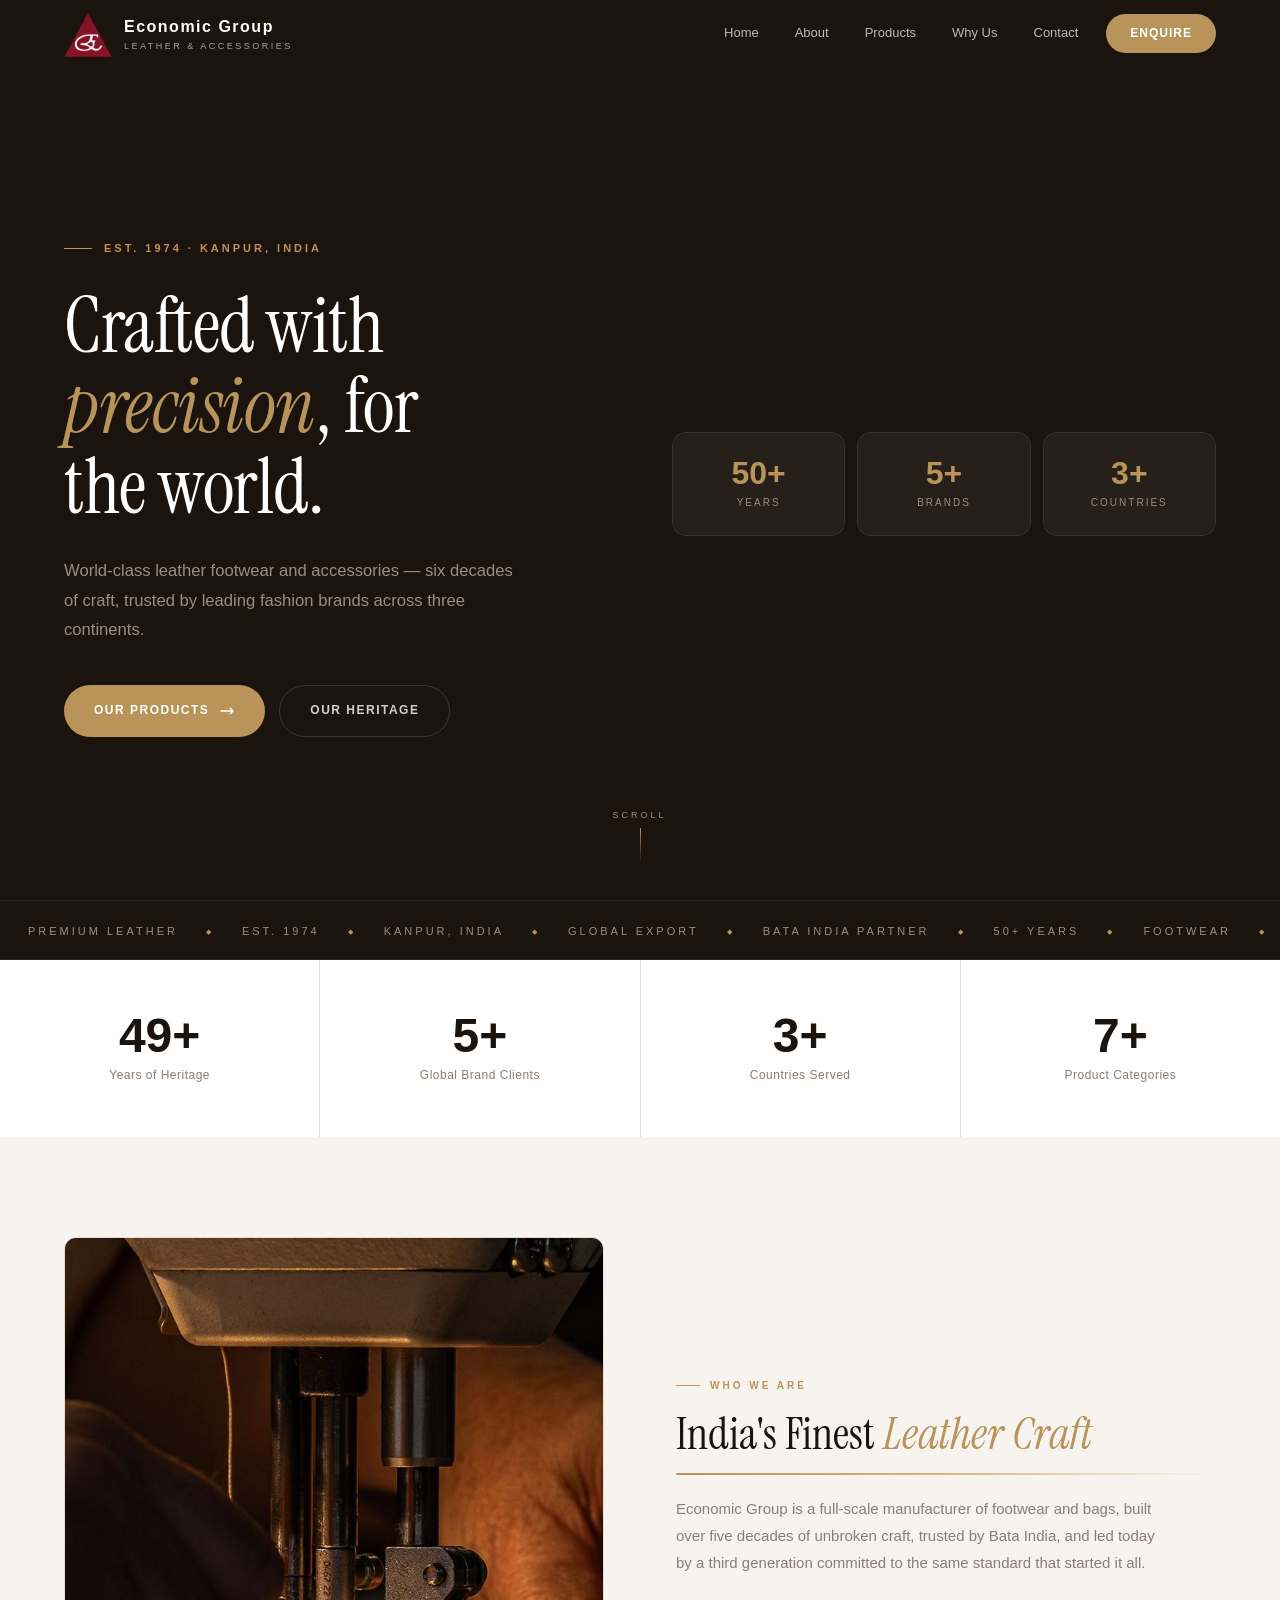
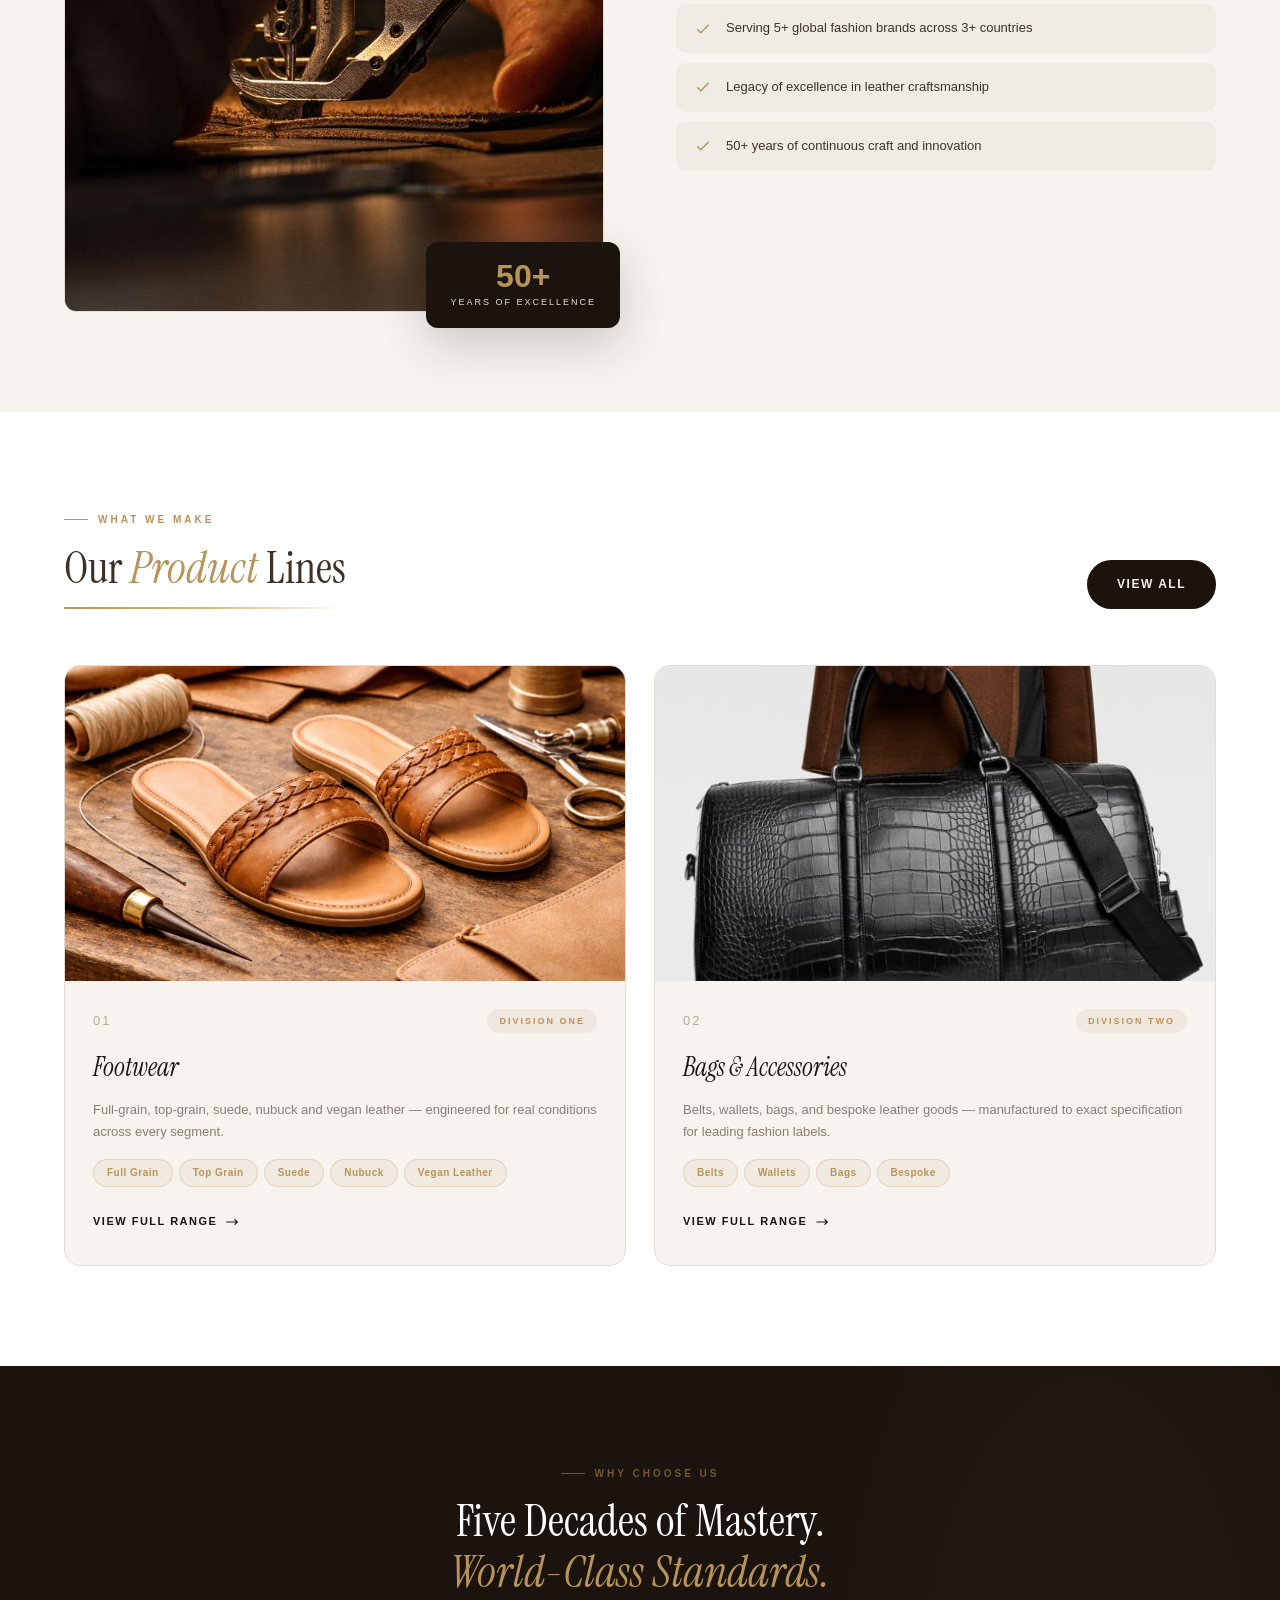
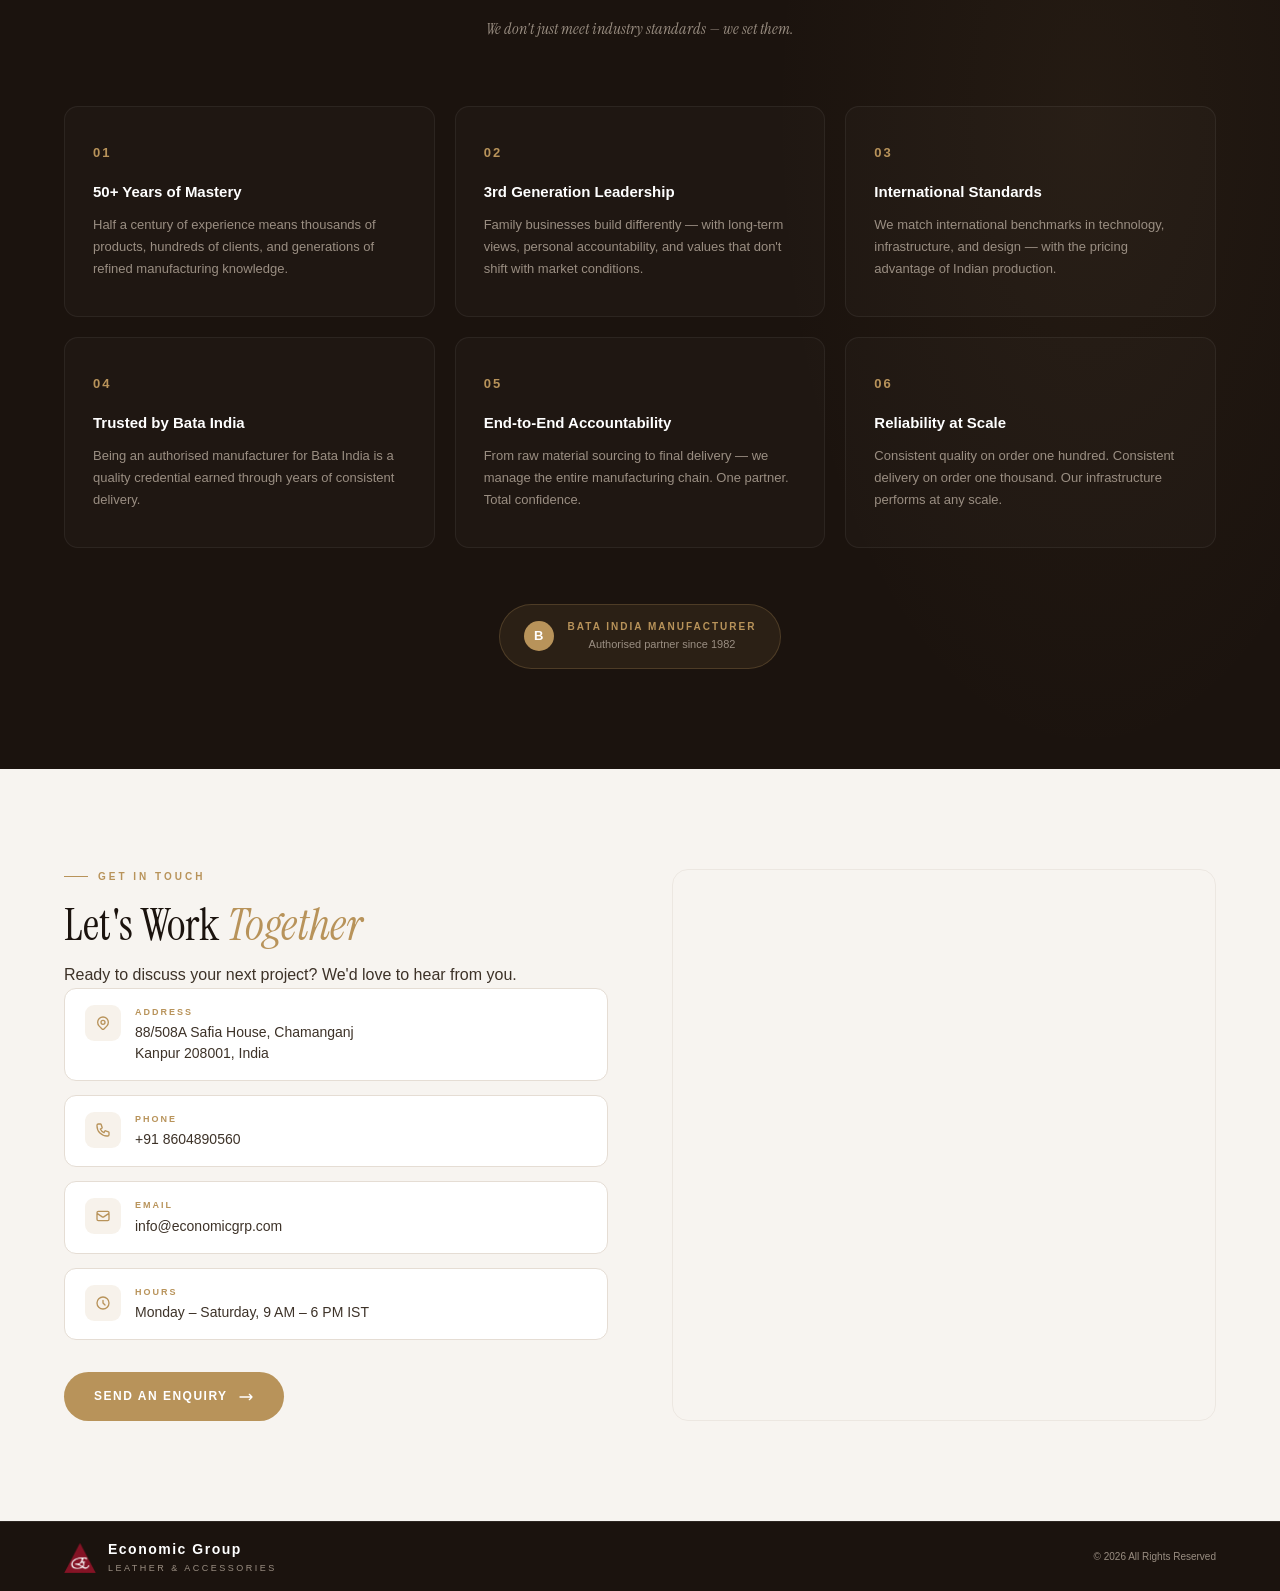
==== commit 97ad9495: "Dev:: add ing v2 design system" ====
--- a/index.html
+++ b/index.html
@@ -3,88 +3,114 @@
 <head>
   <meta charset="UTF-8" />
   <meta name="viewport" content="width=device-width, initial-scale=1.0" />
-  <meta name="description" content="Economic Group — Premium leather and leather accessories. Est. 1960, Kolkata, India." />
+  <meta name="description" content="Economic Group — Premium leather and leather accessories. Est. 1974, Kanpur, India." />
   <title>Economic Group — Premium Leather &amp; Leather Accessories</title>
   <link rel="preconnect" href="https://fonts.googleapis.com" />
   <link rel="preconnect" href="https://fonts.gstatic.com" crossorigin />
-  <link href="https://fonts.googleapis.com/css2?family=Bebas+Neue&family=Cormorant+Garamond:ital,wght@0,300;0,400;0,600;1,300;1,400;1,600&family=Outfit:wght@300;400;500;600&display=swap" rel="stylesheet" />
-  <link rel="stylesheet" href="assets/css/style.css" />
+  <link rel="stylesheet" href="https://fonts.googleapis.com/css2?family=Instrument+Serif:ital@0;1&display=swap" />
+  <link rel="stylesheet" href="v2/assets/css/style.css" />
 </head>
 <body>
 
-  <!-- ══════════════════════════════════════
-       NAV
+  <!-- SCROLL PROGRESS -->
+  <div id="scroll-progress"></div>
+
+  <!-- ══════════════════════════════════════
+       NAVBAR
   ══════════════════════════════════════ -->
   <header id="navbar">
     <div class="nav-inner">
-      <div class="logo-wrap">
-        <img src="assets/images/logo.png" alt="Economic Group" class="logo-img" />
-        <div class="logo-divider"></div>
-        <span class="logo-name">Economic Group</span>
-        <div class="logo-divider"></div>
-        <span class="logo-sub">Leather &amp; Accessories</span>
-      </div>
+      <a href="#hero" class="logo-group" target="_self">
+        <img src="v2/assets/images/logo.png" alt="Economic Group" class="logo-img" />
+        <div>
+          <span class="logo-name">Economic Group</span>
+          <span class="logo-tag">Leather &amp; Accessories</span>
+        </div>
+      </a>
+
       <button class="hamburger" id="hamburger" aria-label="Open menu" aria-expanded="false">
         <span></span><span></span><span></span>
       </button>
-      <nav class="nav-links" id="nav-links" role="navigation">
-        <a href="#hero"        class="nav-link">Home</a>
-        <a href="footwear.html" class="nav-link">Footwear</a>
-        <a href="bags.html"    class="nav-link">Bags</a>
-        <a href="#story"       class="nav-link">Our Story</a>
-        <a href="#contact"     class="nav-link">Contact</a>
-        <a href="#contact"     class="nav-link cta">Enquire Now</a>
+
+      <nav class="nav-links">
+        <a href="#hero"     class="nav-link" target="_self">Home</a>
+        <a href="#about"    class="nav-link" target="_self">About</a>
+        <a href="#products" class="nav-link" target="_self">Products</a>
+        <a href="#why"      class="nav-link" target="_self">Why Us</a>
+        <a href="#contact"  class="nav-link" target="_self">Contact</a>
+        <a href="#contact"  class="nav-link nav-cta" target="_self">Enquire</a>
       </nav>
     </div>
+
+    <!-- Mobile menu -->
+    <nav class="mobile-menu" id="mobile-menu">
+      <a href="#hero"     class="nav-link" target="_self">Home</a>
+      <a href="#about"    class="nav-link" target="_self">About</a>
+      <a href="#products" class="nav-link" target="_self">Products</a>
+      <a href="#why"      class="nav-link" target="_self">Why Us</a>
+      <a href="#contact"  class="nav-link" target="_self">Contact</a>
+      <a href="#contact"  class="nav-link nav-cta" target="_self">Enquire Now</a>
+    </nav>
   </header>
 
   <!-- ══════════════════════════════════════
        HERO
   ══════════════════════════════════════ -->
   <section class="hero" id="hero">
-
-    <!-- Background video -->
-    <video class="hero-video"
-           autoplay muted loop playsinline preload="auto"
-           aria-hidden="true"
-           disablepictureinpicture
-           disableremoteplayback>
-      <source src="assets/video/hero_video.mp4" type="video/mp4" />
+    <video class="hero-video" autoplay muted loop playsinline preload="auto" aria-hidden="true">
+      <source src="v2/assets/video/hero_video.mp4" type="video/mp4" />
     </video>
-
-    <!-- Warm cinematic overlay: strong on left, fades right -->
     <div class="hero-overlay"></div>
 
-    <!-- Content -->
     <div class="hero-content">
-      <!-- <div class="hero-eyebrow">
-        <span class="eyebrow-line"></span>
-        Premium Leather &middot; Est. 1960
-      </div> -->
-      <h1 class="hero-title">
-        <span class="hero-line"><span class="hero-line-inner">CRAFTED</span></span>
-        <span class="hero-line"><span class="hero-line-inner amber">FOR THE</span></span>
-        <span class="hero-line"><span class="hero-line-inner outline">WORLD.</span></span>
-      </h1>
-      <p class="hero-sub">Economic Group produces world-class leather and leather accessories for the planet's most discerning fashion brands &mdash; six decades of craft, delivered with precision.</p>
-      <div class="hero-actions">
-        <a href="#products" class="btn btn-fill">Our Products</a>
-        <a href="#story"    class="btn btn-ghost">Our Heritage</a>
-      </div>
-    </div>
-
-    <!-- Bottom badge -->
-    <div class="hero-badge">
-      <div class="hero-badge-label">Established</div>
-      <div class="hero-badge-val">Since 1974</div>
-    </div>
-
-    <!-- Scroll hint -->
-    <div class="hero-scroll-hint" aria-hidden="true">
+      <!-- Left -->
+      <div>
+        <div class="hero-eyebrow">Est. 1974 · Kanpur, India</div>
+
+        <h1 class="hero-title">
+          <span class="line-1">Crafted with</span>
+          <span class="line-2"><em>precision</em>, for</span>
+          <span class="line-3">the world.</span>
+        </h1>
+
+        <p class="hero-sub">
+          World-class leather footwear and accessories — six decades of craft, trusted by
+          leading fashion brands across three continents.
+        </p>
+
+        <div class="hero-actions">
+          <a href="#products" class="btn btn-primary" target="_self">
+            Our Products
+            <svg fill="none" stroke="currentColor" viewBox="0 0 24 24"><path stroke-linecap="round" stroke-linejoin="round" stroke-width="2" d="M17 8l4 4m0 0l-4 4m4-4H3"/></svg>
+          </a>
+          <a href="#about" class="btn btn-outline" target="_self">Our Heritage</a>
+        </div>
+      </div>
+
+      <!-- Right — stats badges -->
+      <div class="hero-right">
+        <div class="hero-stats">
+          <div class="hero-stat">
+            <div class="hero-stat-num">50+</div>
+            <div class="hero-stat-label">Years</div>
+          </div>
+          <div class="hero-stat">
+            <div class="hero-stat-num">5+</div>
+            <div class="hero-stat-label">Brands</div>
+          </div>
+          <div class="hero-stat">
+            <div class="hero-stat-num">3+</div>
+            <div class="hero-stat-label">Countries</div>
+          </div>
+        </div>
+      </div>
+    </div>
+
+    <!-- Scroll indicator -->
+    <div class="hero-scroll">
       <span>Scroll</span>
-      <div class="scroll-arrow"></div>
-    </div>
-
+      <div class="hero-scroll-line"></div>
+    </div>
   </section>
 
   <!-- ══════════════════════════════════════
@@ -92,22 +118,23 @@
   ══════════════════════════════════════ -->
   <div class="ticker" aria-hidden="true">
     <div class="ticker-track">
-      <span>Premium Leather</span><span class="sep">&#9670;</span>
-      <span>Leather Accessories</span><span class="sep">&#9670;</span>
-      <span>Est. 1974</span><span class="sep">&#9670;</span>
-      <span>Kanpur, India</span><span class="sep">&#9670;</span>
-      <span>Global Export</span><span class="sep">&#9670;</span>
-      <span>Bata India Manufacturer</span><span class="sep">&#9670;</span>
-      <span>5+ Brands</span><span class="sep">&#9670;</span>
-      <span>3+ Countries</span><span class="sep">&#9670;</span>
-      <span>Premium Leather</span><span class="sep">&#9670;</span>
-      <span>Leather Accessories</span><span class="sep">&#9670;</span>
-      <span>Est. 1974</span><span class="sep">&#9670;</span>
-      <span>Kanpur, India</span><span class="sep">&#9670;</span>
-      <span>Global Export</span><span class="sep">&#9670;</span>
-      <span>Bata India Manufacturer</span><span class="sep">&#9670;</span>
-      <span>5+ Brands</span><span class="sep">&#9670;</span>
-      <span>3+ Countries</span><span class="sep">&#9670;</span>
+      <span>Premium Leather</span><span class="sep">◆</span>
+      <span>Est. 1974</span><span class="sep">◆</span>
+      <span>Kanpur, India</span><span class="sep">◆</span>
+      <span>Global Export</span><span class="sep">◆</span>
+      <span>Bata India Partner</span><span class="sep">◆</span>
+      <span>50+ Years</span><span class="sep">◆</span>
+      <span>Footwear</span><span class="sep">◆</span>
+      <span>Bags &amp; Accessories</span><span class="sep">◆</span>
+      <!-- duplicated for seamless loop -->
+      <span>Premium Leather</span><span class="sep">◆</span>
+      <span>Est. 1974</span><span class="sep">◆</span>
+      <span>Kanpur, India</span><span class="sep">◆</span>
+      <span>Global Export</span><span class="sep">◆</span>
+      <span>Bata India Partner</span><span class="sep">◆</span>
+      <span>50+ Years</span><span class="sep">◆</span>
+      <span>Footwear</span><span class="sep">◆</span>
+      <span>Bags &amp; Accessories</span><span class="sep">◆</span>
     </div>
   </div>
 
@@ -115,21 +142,21 @@
        STATS
   ══════════════════════════════════════ -->
   <section class="stats" id="stats">
-    <div class="stat fade-in">
+    <div class="stat-card reveal">
       <div class="stat-num" data-target="50" data-suffix="+">0+</div>
-      <div class="stat-lbl">Years of heritage</div>
-    </div>
-    <div class="stat fade-in">
+      <div class="stat-label">Years of Heritage</div>
+    </div>
+    <div class="stat-card reveal reveal-delay-1">
       <div class="stat-num" data-target="5" data-suffix="+">0+</div>
-      <div class="stat-lbl">Global brand clients</div>
-    </div>
-    <div class="stat fade-in">
+      <div class="stat-label">Global Brand Clients</div>
+    </div>
+    <div class="stat-card reveal reveal-delay-2">
       <div class="stat-num" data-target="3" data-suffix="+">0+</div>
-      <div class="stat-lbl">Countries served</div>
-    </div>
-    <div class="stat fade-in">
+      <div class="stat-label">Countries Served</div>
+    </div>
+    <div class="stat-card reveal reveal-delay-3">
       <div class="stat-num" data-target="7" data-suffix="+">0+</div>
-      <div class="stat-lbl">Product categories</div>
+      <div class="stat-label">Product Categories</div>
     </div>
   </section>
 
@@ -137,26 +164,45 @@
        ABOUT
   ══════════════════════════════════════ -->
   <section class="about" id="about">
-    <div class="about-img fade-in">
-      <div class="about-img-inner" style="background-image:url('./assets/images/about_craft.jpeg');"></div>
-      <div class="about-img-tag">
-        <span>Est. 1974 · Kanpur, India</span>
-        <strong>50+ Years</strong>
-      </div>
-    </div>
-    <div class="about-text fade-in">
-      <div class="section-label">Who We Are</div>
-      <h2 class="about-title">
-        INDIA'S<br>FINEST
-        <span class="italic-accent">leather craft.</span>
-      </h2>
-      <div class="rule"></div>
-      <p>Economic Group is a full-scale manufacturer of footwear and bags, built over five decades of unbroken craft, trusted by Bata India, and led today by a third generation committed to the same standard that started it all.</p>
-      <ul class="about-list">
-        <li>Serving 5+ global fashion brands across 3+ countries</li>
-        <li>Legacy of excellence in leather craftsmanship</li>
-        <li>50+ years of continuous craft and innovation</li>
-      </ul>
+    <div class="about-grid">
+
+      <div class="about-visual reveal">
+        <img
+          src="v2/assets/images/about_craft.jpeg"
+          alt="Leather craftsmanship at Economic Group"
+          class="about-img"
+        />
+        <div class="about-badge">
+          <div class="about-badge-num">50+</div>
+          <div class="about-badge-text">Years of Excellence</div>
+        </div>
+      </div>
+
+      <div class="about-content reveal reveal-delay-2">
+        <div class="section-label">Who We Are</div>
+        <h2>India's Finest <em>Leather Craft</em></h2>
+        <div class="heading-underline" style="margin-bottom:20px;"></div>
+        <p>
+          Economic Group is a full-scale manufacturer of footwear and bags, built over five
+          decades of unbroken craft, trusted by Bata India, and led today by a third generation
+          committed to the same standard that started it all.
+        </p>
+        <div class="about-features">
+          <div class="about-feature">
+            <svg fill="none" stroke="currentColor" viewBox="0 0 24 24"><path stroke-linecap="round" stroke-linejoin="round" stroke-width="2" d="M5 13l4 4L19 7"/></svg>
+            <span>Serving 5+ global fashion brands across 3+ countries</span>
+          </div>
+          <div class="about-feature">
+            <svg fill="none" stroke="currentColor" viewBox="0 0 24 24"><path stroke-linecap="round" stroke-linejoin="round" stroke-width="2" d="M5 13l4 4L19 7"/></svg>
+            <span>Legacy of excellence in leather craftsmanship</span>
+          </div>
+          <div class="about-feature">
+            <svg fill="none" stroke="currentColor" viewBox="0 0 24 24"><path stroke-linecap="round" stroke-linejoin="round" stroke-width="2" d="M5 13l4 4L19 7"/></svg>
+            <span>50+ years of continuous craft and innovation</span>
+          </div>
+        </div>
+      </div>
+
     </div>
   </section>
 
@@ -164,156 +210,196 @@
        PRODUCTS
   ══════════════════════════════════════ -->
   <section class="products" id="products">
-    <div class="prod-header">
-      <div class="prod-header-left">
-        <div class="section-label">What We Make</div>
-        <h2 class="prod-title">OUR <em>product</em> LINES</h2>
-        <div class="prod-count">Two divisions</div>
-      </div>
-      <a href="#contact" class="view-all">View All Products</a>
-    </div>
-    <div class="prod-grid">
-      <a href="footwear.html" class="prod-card fade-in" style="text-decoration:none;color:inherit;display:block;">
-        <div class="prod-photo-wrap">
-          <div class="prod-photo" style="background-image:url('./assets/images/footwear_product.jpeg')"></div>
-        </div>
-        <div class="prod-body featured">
-          <div class="prod-meta">
-            <span class="prod-num">01</span>
-          </div>
-          <div class="prod-name">Footwear</div>
-          <div class="prod-desc">Full-grain, top-grain, suede, nubuck and vegan leather</div>
-          <div class="prod-tags">
-            <span class="ptag">Full Grain</span>
-            <span class="ptag">Top Grain</span>
-            <span class="ptag">Suede</span>
-            <span class="ptag">Nubuck</span>
-            <span class="ptag">Vegan Leather</span>
-          </div>
-          <span class="prod-link">View Full Range &rarr;</span>
-        </div>
-      </a>
-      <a href="bags.html" class="prod-card fade-in" style="text-decoration:none;color:inherit;display:block;">
-        <div class="prod-photo-wrap">
-          <div class="prod-photo" style="background-image:url('./assets/images/bags_product.jpeg')"></div>
-        </div>
-        <div class="prod-body">
-          <div class="prod-meta">
-            <span class="prod-num">02</span>
-            <span class="prod-cat">Accessories Division</span>
-          </div>
-          <div class="prod-name">Bags & Accessories</div>
-          <div class="prod-desc">Belts, wallets, bags, and bespoke leather goods &mdash; manufactured to exact specification for the world's leading fashion labels.</div>
-          <div class="prod-tags">
-            <span class="ptag">Belts</span>
-            <span class="ptag">Wallets</span>
-            <span class="ptag">Bags</span>
-            <span class="ptag">Bespoke</span>
-          </div>
-          <span class="prod-link">View Full Range &rarr;</span>
-        </div>
-      </a>
+    <div class="products-inner">
+      <div class="products-header reveal">
+        <div>
+          <div class="section-label">What We Make</div>
+          <h2>Our <em>Product</em> Lines</h2>
+          <div class="heading-underline"></div>
+        </div>
+        <a href="#contact" class="btn btn-dark" target="_self">View All</a>
+      </div>
+
+      <div class="products-grid">
+        <a href="footwear.html" class="prod-card reveal" target="_self">
+          <img src="v2/assets/images/footwear_product.jpeg" alt="Footwear manufacturing" class="prod-card-img" />
+          <div class="prod-card-body">
+            <div class="prod-card-meta">
+              <span class="prod-card-num">01</span>
+              <span class="prod-card-cat">Division One</span>
+            </div>
+            <h3 class="prod-card-title">Footwear</h3>
+            <p class="prod-card-desc">
+              Full-grain, top-grain, suede, nubuck and vegan leather — engineered for
+              real conditions across every segment.
+            </p>
+            <div class="prod-card-tags">
+              <span class="prod-tag">Full Grain</span>
+              <span class="prod-tag">Top Grain</span>
+              <span class="prod-tag">Suede</span>
+              <span class="prod-tag">Nubuck</span>
+              <span class="prod-tag">Vegan Leather</span>
+            </div>
+            <span class="prod-card-link">
+              View Full Range
+              <svg fill="none" stroke="currentColor" viewBox="0 0 24 24"><path stroke-linecap="round" stroke-linejoin="round" stroke-width="2" d="M17 8l4 4m0 0l-4 4m4-4H3"/></svg>
+            </span>
+          </div>
+        </a>
+
+        <a href="bags.html" class="prod-card reveal reveal-delay-2" target="_self">
+          <img src="v2/assets/images/bags_product.jpeg" alt="Bags and accessories" class="prod-card-img" />
+          <div class="prod-card-body">
+            <div class="prod-card-meta">
+              <span class="prod-card-num">02</span>
+              <span class="prod-card-cat">Division Two</span>
+            </div>
+            <h3 class="prod-card-title">Bags &amp; Accessories</h3>
+            <p class="prod-card-desc">
+              Belts, wallets, bags, and bespoke leather goods — manufactured to exact
+              specification for leading fashion labels.
+            </p>
+            <div class="prod-card-tags">
+              <span class="prod-tag">Belts</span>
+              <span class="prod-tag">Wallets</span>
+              <span class="prod-tag">Bags</span>
+              <span class="prod-tag">Bespoke</span>
+            </div>
+            <span class="prod-card-link">
+              View Full Range
+              <svg fill="none" stroke="currentColor" viewBox="0 0 24 24"><path stroke-linecap="round" stroke-linejoin="round" stroke-width="2" d="M17 8l4 4m0 0l-4 4m4-4H3"/></svg>
+            </span>
+          </div>
+        </a>
+      </div>
     </div>
   </section>
 
   <!-- ══════════════════════════════════════
        WHY CHOOSE US
   ══════════════════════════════════════ -->
-  <section class="tl-section" id="story">
-
-    <!-- Header + Bata badge -->
-    <div class="wcu-top-row">
-      <div class="tl-top fade-in">
+  <section class="why-us" id="why">
+    <div class="why-us-inner">
+
+      <div class="why-us-header reveal">
         <div class="section-label">Why Choose Us</div>
-        <h2 class="tl-title">Five decades of mastery.<br><em>World-class standards.</em></h2>
-        <p class="wcu-intro-sub">At Economic Group, we have perfected the art of manufacturing over time. We don't just meet industry standards &mdash; we set them. Here is what makes working with us different.</p>
-      </div>
-    </div>
-
-    <!-- 6-card grid -->
-    <div class="wcu-grid">
-      <div class="wcu-card fade-in">
-        <div class="wcu-num">01</div>
-        <h4>50+ Years of Mastery</h4>
-        <p>Half a century of experience means thousands of products, hundreds of clients, and generations of refined manufacturing knowledge. That is what you access when you work with Economic Group.</p>
-      </div>
-      <div class="wcu-card fade-in">
-        <div class="wcu-num">02</div>
-        <h4>3rd Generation Leadership</h4>
-        <p>Family businesses build differently &mdash; with long-term views, personal accountability, and values that don't shift with market conditions. The third generation brings 35+ years of business strategy and customer success to a decades-old legacy.</p>
-      </div>
-      <div class="wcu-card fade-in">
-        <div class="wcu-num">03</div>
-        <h4>International Standards</h4>
-        <p>We match international benchmarks in technology, infrastructure, and design &mdash; while delivering with the pricing advantage and manufacturing strength that Indian production at scale uniquely offers.</p>
-      </div>
-      <div class="wcu-card fade-in">
-        <div class="wcu-num">04</div>
-        <h4>Trusted by Bata India</h4>
-        <p>Being an authorised manufacturer for Bata India is a quality credential earned through years of consistent delivery &mdash; and the same standard is applied to every client we serve.</p>
-      </div>
-      <div class="wcu-card fade-in">
-        <div class="wcu-num">05</div>
-        <h4>End-to-End Accountability</h4>
-        <p>From raw material sourcing to final delivery &mdash; we manage the entire manufacturing chain. One partner. No fragmentation. Total confidence in every order.</p>
-      </div>
-      <div class="wcu-card fade-in">
-        <div class="wcu-num">06</div>
-        <h4>Reliability at Scale</h4>
-        <p>Consistent quality on order one hundred. Consistent delivery on order one thousand. Our infrastructure performs at whatever scale your business demands.</p>
-      </div>
-    </div>
-
-  </section>
-
-  <!-- ══════════════════════════════════════
-       DARK BANNER — Why Choose Us
-  ══════════════════════════════════════ -->
+        <h2>Five Decades of Mastery.<br><em>World-Class Standards.</em></h2>
+        <p>We don't just meet industry standards — we set them.</p>
+      </div>
+
+      <div class="why-grid">
+        <div class="why-card reveal">
+          <div class="why-card-num">01</div>
+          <h4>50+ Years of Mastery</h4>
+          <p>Half a century of experience means thousands of products, hundreds of clients, and generations of refined manufacturing knowledge.</p>
+        </div>
+        <div class="why-card reveal reveal-delay-1">
+          <div class="why-card-num">02</div>
+          <h4>3rd Generation Leadership</h4>
+          <p>Family businesses build differently — with long-term views, personal accountability, and values that don't shift with market conditions.</p>
+        </div>
+        <div class="why-card reveal reveal-delay-2">
+          <div class="why-card-num">03</div>
+          <h4>International Standards</h4>
+          <p>We match international benchmarks in technology, infrastructure, and design — with the pricing advantage of Indian production.</p>
+        </div>
+        <div class="why-card reveal">
+          <div class="why-card-num">04</div>
+          <h4>Trusted by Bata India</h4>
+          <p>Being an authorised manufacturer for Bata India is a quality credential earned through years of consistent delivery.</p>
+        </div>
+        <div class="why-card reveal reveal-delay-1">
+          <div class="why-card-num">05</div>
+          <h4>End-to-End Accountability</h4>
+          <p>From raw material sourcing to final delivery — we manage the entire manufacturing chain. One partner. Total confidence.</p>
+        </div>
+        <div class="why-card reveal reveal-delay-2">
+          <div class="why-card-num">06</div>
+          <h4>Reliability at Scale</h4>
+          <p>Consistent quality on order one hundred. Consistent delivery on order one thousand. Our infrastructure performs at any scale.</p>
+        </div>
+      </div>
+
+      <div class="why-us-footer">
+        <div class="bata-badge reveal">
+          <div class="bata-badge-icon">B</div>
+          <div>
+            <div class="bata-badge-label">Bata India Manufacturer</div>
+            <div class="bata-badge-desc">Authorised partner since 1982</div>
+          </div>
+        </div>
+      </div>
+
+    </div>
+  </section>
+
   <!-- ══════════════════════════════════════
        CONTACT
   ══════════════════════════════════════ -->
   <section class="contact" id="contact">
-    <div class="contact-left fade-in">
-      <div>
+    <div class="contact-grid">
+
+      <div class="contact-left reveal">
         <div class="section-label">Get In Touch</div>
-        <h2 class="contact-title">LET'S WORK<br><em>together.</em></h2>
-        <div class="contact-fields">
-          <div class="cf">
-            <div class="cf-label">Address</div>
-            <div class="cf-val">88/508A Safia House Chamanganj<br>Kanpur 208001, India</div>
-          </div>
-          <div class="cf">
-            <div class="cf-label">Phone</div>
-            <div class="cf-val cf-phones">
-              <a href="tel:+918604890560">+91 8604890560</a>
-            </div>
-          </div>
-          <div class="cf">
-            <div class="cf-label">Email</div>
-            <div class="cf-val"><a href="mailto:info@economicgrp.com">info@economicgrp.com</a></div>
-          </div>
-          <div class="cf">
-            <div class="cf-label">Hours</div>
-            <div class="cf-val">Monday &ndash; Saturday, 9 AM &ndash; 6 PM IST</div>
-          </div>
-        </div>
-      </div>
-      <div class="contact-btn">
-        <a href="mailto:info@economicgroup.in" class="btn btn-fill">Send an Enquiry</a>
-      </div>
-    </div>
-    <div class="contact-right">
-      <iframe
-        class="contact-map"
-        src="https://www.google.com/maps/embed?pb=!1m18!1m12!1m3!1d14287.768157332483!2d80.30934991040796!3d26.45759719113403!2m3!1f0!2f0!3f0!3m2!1i1024!2i768!4f13.1!3m3!1m2!1s0x399c4762bb68a57b%3A0x870ddd09cadb2f31!2sEconomic%20Enterprises!5e0!3m2!1sen!2sin!4v1776615343501!5m2!1sen!2sin"
-        width="100%"
-        height="100%"
-        style="border:0;"
-        allowfullscreen=""
-        loading="lazy"
-        referrerpolicy="no-referrer-when-downgrade"
-        title="Economic Group location — 44 Matheswartalla Road, Kolkata">
-      </iframe>
+        <h2>Let's Work <em>Together</em></h2>
+        <p>Ready to discuss your next project? We'd love to hear from you.</p>
+
+        <div class="contact-info">
+          <div class="contact-item">
+            <div class="contact-item-icon">
+              <svg fill="none" stroke="currentColor" viewBox="0 0 24 24"><path stroke-linecap="round" stroke-linejoin="round" stroke-width="2" d="M17.657 16.657L13.414 20.9a1.998 1.998 0 01-2.827 0l-4.244-4.243a8 8 0 1111.314 0z"/><path stroke-linecap="round" stroke-linejoin="round" stroke-width="2" d="M15 11a3 3 0 11-6 0 3 3 0 016 0z"/></svg>
+            </div>
+            <div>
+              <div class="contact-item-label">Address</div>
+              <div class="contact-item-val">88/508A Safia House, Chamanganj<br>Kanpur 208001, India</div>
+            </div>
+          </div>
+          <div class="contact-item">
+            <div class="contact-item-icon">
+              <svg fill="none" stroke="currentColor" viewBox="0 0 24 24"><path stroke-linecap="round" stroke-linejoin="round" stroke-width="2" d="M3 5a2 2 0 012-2h3.28a1 1 0 01.948.684l1.498 4.493a1 1 0 01-.502 1.21l-2.257 1.13a11.042 11.042 0 005.516 5.516l1.13-2.257a1 1 0 011.21-.502l4.493 1.498a1 1 0 01.684.949V19a2 2 0 01-2 2h-1C9.716 21 3 14.284 3 6V5z"/></svg>
+            </div>
+            <div>
+              <div class="contact-item-label">Phone</div>
+              <div class="contact-item-val"><a href="tel:+918604890560">+91 8604890560</a></div>
+            </div>
+          </div>
+          <div class="contact-item">
+            <div class="contact-item-icon">
+              <svg fill="none" stroke="currentColor" viewBox="0 0 24 24"><path stroke-linecap="round" stroke-linejoin="round" stroke-width="2" d="M3 8l7.89 5.26a2 2 0 002.22 0L21 8M5 19h14a2 2 0 002-2V7a2 2 0 00-2-2H5a2 2 0 00-2 2v10a2 2 0 002 2z"/></svg>
+            </div>
+            <div>
+              <div class="contact-item-label">Email</div>
+              <div class="contact-item-val"><a href="mailto:info@economicgrp.com">info@economicgrp.com</a></div>
+            </div>
+          </div>
+          <div class="contact-item">
+            <div class="contact-item-icon">
+              <svg fill="none" stroke="currentColor" viewBox="0 0 24 24"><path stroke-linecap="round" stroke-linejoin="round" stroke-width="2" d="M12 8v4l3 3m6-3a9 9 0 11-18 0 9 9 0 0118 0z"/></svg>
+            </div>
+            <div>
+              <div class="contact-item-label">Hours</div>
+              <div class="contact-item-val">Monday – Saturday, 9 AM – 6 PM IST</div>
+            </div>
+          </div>
+        </div>
+
+        <a href="mailto:info@economicgrp.com" class="btn btn-primary">
+          Send an Enquiry
+          <svg fill="none" stroke="currentColor" viewBox="0 0 24 24"><path stroke-linecap="round" stroke-linejoin="round" stroke-width="2" d="M17 8l4 4m0 0l-4 4m4-4H3"/></svg>
+        </a>
+      </div>
+
+      <div class="contact-map-wrap reveal reveal-delay-2">
+        <iframe
+          class="contact-map"
+          src="https://www.google.com/maps/embed?pb=!1m18!1m12!1m3!1d14287.768157332483!2d80.30934991040796!3d26.45759719113403!2m3!1f0!2f0!3f0!3m2!1i1024!2i768!4f13.1!3m3!1m2!1s0x399c4762bb68a57b%3A0x870ddd09cadb2f31!2sEconomic%20Enterprises!5e0!3m2!1sen!2sin!4v1776615343501!5m2!1sen!2sin"
+          allowfullscreen=""
+          loading="lazy"
+          referrerpolicy="no-referrer-when-downgrade"
+          title="Economic Group location">
+        </iframe>
+      </div>
+
     </div>
   </section>
 
@@ -322,13 +408,17 @@
   ══════════════════════════════════════ -->
   <footer>
     <div class="footer-inner">
-      <div class="f-logo">Economic Group</div>
-      <span class="f-mid">Leather &amp; Leather Accessories &middot; Est. 1974</span>
-      <span class="f-copy">&copy; 2026 All Rights Reserved</span>
+      <a href="#hero" class="logo-group" target="_self">
+        <img src="v2/assets/images/logo.png" alt="Economic Group" class="logo-img" />
+        <div>
+          <span class="logo-name">Economic Group</span>
+          <span class="logo-tag">Leather &amp; Accessories</span>
+        </div>
+      </a>
+      <span class="footer-copy">© 2026 All Rights Reserved</span>
     </div>
   </footer>
 
-  <div id="scroll-progress"></div>
-  <script src="assets/js/script.js"></script>
+  <script src="v2/assets/js/script.js"></script>
 </body>
 </html>
--- a/v2/assets/css/style.css
+++ b/v2/assets/css/style.css
@@ -0,0 +1,1067 @@
+/* ══════════════════════════════════════
+   ECONOMIC GROUP — STANDALONE STYLESHEET
+   ══════════════════════════════════════ */
+
+/* ── TOKENS ── */
+:root {
+  --c-bg:            #F7F4F0;
+  --c-bg-alt:        #EFEBE5;
+  --c-surface:       #FFFFFF;
+  --c-dark:          #1B130E;
+  --c-dark-soft:     #2A1F18;
+  --c-text:          #3D3228;
+  --c-text-muted:    #8A7D72;
+  --c-text-light:    #B5A99D;
+  --c-accent:        #B8935A;
+  --c-accent-light:  #D4B87A;
+  --c-accent-glow:   rgba(184,147,90,0.12);
+  --c-border:        #E5DDD4;
+  --c-border-dark:   rgba(255,255,255,0.08);
+  --c-on-dark:       #E8DFD3;
+  --c-on-dark-muted: #9A8E82;
+  --font-serif:      'Instrument Serif', Georgia, serif;
+  --font-sans:       -apple-system, BlinkMacSystemFont, 'Segoe UI', sans-serif;
+  --max-w:           1280px;
+  --pad:             clamp(20px, 5vw, 80px);
+  --nav-h:           68px;
+  --ease:            cubic-bezier(0.4, 0, 0.2, 1);
+  --ease-out:        cubic-bezier(0.16, 1, 0.3, 1);
+}
+
+/* ── RESET ── */
+*, *::before, *::after { box-sizing: border-box; margin: 0; padding: 0; }
+html { scroll-behavior: smooth; -webkit-text-size-adjust: 100%; }
+body {
+  font-family: var(--font-sans);
+  background: var(--c-bg);
+  color: var(--c-text);
+  line-height: 1.6;
+  overflow-x: hidden;
+  -webkit-font-smoothing: antialiased;
+}
+img { display: block; max-width: 100%; }
+a { text-decoration: none; color: inherit; }
+
+::-webkit-scrollbar { width: 5px; }
+::-webkit-scrollbar-track { background: var(--c-bg); }
+::-webkit-scrollbar-thumb { background: var(--c-accent); border-radius: 3px; }
+
+/* ── SCROLL PROGRESS ── */
+#scroll-progress {
+  position: fixed;
+  top: 0; left: 0;
+  height: 2px;
+  width: 0%;
+  background: linear-gradient(90deg, var(--c-accent), rgba(184,147,90,0.8));
+  z-index: 9999;
+  pointer-events: none;
+  transition: width 0.08s linear;
+}
+
+/* ── REVEAL ANIMATION ── */
+.reveal {
+  opacity: 0;
+  transform: translateY(28px);
+  transition: opacity 0.7s var(--ease-out), transform 0.7s var(--ease-out);
+}
+.reveal.visible {
+  opacity: 1;
+  transform: translateY(0);
+}
+.reveal-delay-1 { transition-delay: 0.1s; }
+.reveal-delay-2 { transition-delay: 0.2s; }
+.reveal-delay-3 { transition-delay: 0.3s; }
+.reveal-delay-4 { transition-delay: 0.4s; }
+.reveal-delay-5 { transition-delay: 0.5s; }
+
+/* ── KEYFRAMES ── */
+@keyframes fadeUp   { from { opacity:0; transform:translateY(32px); } to { opacity:1; transform:translateY(0); } }
+@keyframes fadeIn   { from { opacity:0; } to { opacity:1; } }
+@keyframes ticker   { from { transform:translateX(0); } to { transform:translateX(-50%); } }
+@keyframes float    { 0%,100%{ transform:translateX(-50%) translateY(0); } 50%{ transform:translateX(-50%) translateY(-6px); } }
+
+/* ══════════════════════════════════════
+   NAVBAR
+   ══════════════════════════════════════ */
+#navbar {
+  position: fixed;
+  top: 0; left: 0; right: 0;
+  z-index: 1000;
+  height: var(--nav-h);
+  background: transparent;
+  border-bottom: 1px solid transparent;
+  transition: background 0.4s var(--ease), border-color 0.4s var(--ease), backdrop-filter 0.4s var(--ease);
+}
+#navbar.scrolled {
+  background: rgba(247,244,240,0.95);
+  backdrop-filter: blur(20px) saturate(180%);
+  border-bottom-color: var(--c-border);
+}
+
+.nav-inner {
+  max-width: var(--max-w);
+  margin: 0 auto;
+  padding: 0 var(--pad);
+  height: 100%;
+  display: flex;
+  align-items: center;
+  justify-content: space-between;
+}
+
+.logo-group {
+  display: flex;
+  align-items: center;
+  gap: 12px;
+  target: _self;
+}
+.logo-img {
+  height: 48px;
+  width: 48px;
+  object-fit: contain;
+}
+.logo-name {
+  display: block;
+  font-size: 16px;
+  font-weight: 700;
+  letter-spacing: 1.5px;
+  color: #fff;
+  transition: color 0.3s;
+}
+.logo-tag {
+  display: block;
+  font-size: 9px;
+  font-weight: 500;
+  letter-spacing: 2.5px;
+  text-transform: uppercase;
+  color: rgba(255,255,255,0.6);
+  transition: color 0.3s;
+}
+#navbar.scrolled .logo-name { color: var(--c-dark); }
+#navbar.scrolled .logo-tag  { color: var(--c-text-muted); }
+
+/* Desktop nav */
+.nav-links {
+  display: flex;
+  align-items: center;
+  gap: 4px;
+}
+.nav-link {
+  font-size: 13px;
+  font-weight: 500;
+  padding: 8px 16px;
+  border-radius: 100px;
+  color: rgba(255,255,255,0.7);
+  transition: color 0.3s, background 0.3s;
+}
+.nav-link:hover {
+  color: #fff;
+  background: rgba(255,255,255,0.1);
+}
+#navbar.scrolled .nav-link       { color: var(--c-text-muted); }
+#navbar.scrolled .nav-link:hover { color: var(--c-dark); background: var(--c-accent-glow); }
+
+.nav-cta {
+  font-size: 12px;
+  font-weight: 600;
+  padding: 10px 24px;
+  border-radius: 100px;
+  background: var(--c-accent);
+  color: #fff !important;
+  letter-spacing: 1px;
+  text-transform: uppercase;
+  margin-left: 8px;
+  transition: transform 0.3s, box-shadow 0.3s;
+}
+.nav-cta:hover {
+  transform: translateY(-1px);
+  box-shadow: 0 8px 24px rgba(184,147,90,0.35);
+  background: var(--c-accent) !important;
+}
+
+/* Hamburger */
+.hamburger {
+  display: none;
+  flex-direction: column;
+  gap: 5px;
+  background: none;
+  border: none;
+  cursor: pointer;
+  padding: 8px;
+  z-index: 1001;
+}
+.hamburger span {
+  display: block;
+  width: 22px;
+  height: 2px;
+  border-radius: 2px;
+  background: #fff;
+  transition: all 0.3s;
+}
+#navbar.scrolled .hamburger span { background: var(--c-dark); }
+.hamburger.open span:nth-child(1) { transform: rotate(45deg) translate(5px, 5px); }
+.hamburger.open span:nth-child(2) { opacity: 0; }
+.hamburger.open span:nth-child(3) { transform: rotate(-45deg) translate(5px, -5px); }
+
+/* Mobile overlay */
+.mobile-menu {
+  display: none;
+  position: fixed;
+  top: var(--nav-h);
+  left: 0; right: 0; bottom: 0;
+  background: rgba(247,244,240,0.98);
+  backdrop-filter: blur(20px);
+  flex-direction: column;
+  padding: 32px var(--pad);
+  gap: 8px;
+  animation: fadeIn 0.3s ease;
+  z-index: 999;
+}
+.mobile-menu.open { display: flex; }
+.mobile-menu .nav-link {
+  font-size: 20px;
+  font-weight: 500;
+  padding: 16px 0;
+  border-bottom: 1px solid var(--c-border);
+  color: var(--c-dark);
+  border-radius: 0;
+}
+.mobile-menu .nav-link:hover { background: none; color: var(--c-accent); }
+.mobile-menu .nav-cta {
+  font-size: 13px;
+  text-align: center;
+  margin-top: 16px;
+  margin-left: 0;
+  display: block;
+}
+
+/* ══════════════════════════════════════
+   HERO
+   ══════════════════════════════════════ */
+.hero {
+  position: relative;
+  min-height: 100vh;
+  display: flex;
+  align-items: center;
+  background: var(--c-dark);
+  overflow: hidden;
+}
+.hero-video {
+  position: absolute;
+  inset: 0;
+  width: 100%;
+  height: 100%;
+  object-fit: cover;
+  opacity: 0.45;
+  filter: brightness(0.6) saturate(0.8);
+}
+.hero-overlay {
+  position: absolute;
+  inset: 0;
+  background: linear-gradient(135deg, rgba(27,19,14,0.92) 0%, rgba(27,19,14,0.75) 50%, rgba(27,19,14,0.5) 100%);
+}
+.hero-content {
+  position: relative;
+  z-index: 2;
+  max-width: var(--max-w);
+  margin: 0 auto;
+  padding: calc(var(--nav-h) + 80px) var(--pad) 80px;
+  width: 100%;
+  display: grid;
+  grid-template-columns: 1fr 1fr;
+  gap: 64px;
+  align-items: center;
+}
+
+.hero-eyebrow {
+  display: inline-flex;
+  align-items: center;
+  gap: 12px;
+  font-size: 11px;
+  font-weight: 600;
+  letter-spacing: 3px;
+  text-transform: uppercase;
+  color: var(--c-accent);
+  margin-bottom: 28px;
+  opacity: 0;
+  animation: fadeUp 0.8s 0.2s var(--ease-out) forwards;
+}
+.hero-eyebrow::before {
+  content: '';
+  display: inline-block;
+  width: 28px;
+  height: 1px;
+  background: var(--c-accent);
+}
+
+.hero-title {
+  font-family: var(--font-serif);
+  font-size: clamp(40px, 6vw, 80px);
+  font-weight: 400;
+  line-height: 1.05;
+  letter-spacing: -0.5px;
+  color: #fff;
+  margin-bottom: 28px;
+}
+.hero-title .line-1 {
+  display: block;
+  opacity: 0;
+  animation: fadeUp 0.9s 0.4s var(--ease-out) forwards;
+}
+.hero-title .line-2 {
+  display: block;
+  opacity: 0;
+  animation: fadeUp 0.9s 0.6s var(--ease-out) forwards;
+}
+.hero-title .line-2 em {
+  color: var(--c-accent);
+  font-style: italic;
+}
+.hero-title .line-3 {
+  display: block;
+  opacity: 0;
+  animation: fadeUp 0.9s 0.8s var(--ease-out) forwards;
+}
+
+.hero-sub {
+  font-size: clamp(15px, 1.3vw, 18px);
+  line-height: 1.8;
+  max-width: 460px;
+  color: var(--c-on-dark-muted);
+  margin-bottom: 40px;
+  opacity: 0;
+  animation: fadeUp 0.8s 1s var(--ease-out) forwards;
+}
+
+.hero-actions {
+  display: flex;
+  gap: 14px;
+  flex-wrap: wrap;
+  opacity: 0;
+  animation: fadeUp 0.8s 1.2s var(--ease-out) forwards;
+}
+
+/* Buttons */
+.btn {
+  display: inline-flex;
+  align-items: center;
+  gap: 10px;
+  font-size: 12px;
+  font-weight: 600;
+  letter-spacing: 1.5px;
+  text-transform: uppercase;
+  padding: 15px 30px;
+  border-radius: 100px;
+  transition: transform 0.4s var(--ease-out), box-shadow 0.4s var(--ease-out), border-color 0.3s;
+}
+.btn-primary {
+  background: var(--c-accent);
+  color: #fff;
+}
+.btn-primary:hover {
+  transform: translateY(-2px);
+  box-shadow: 0 12px 32px rgba(184,147,90,0.4);
+}
+.btn-outline {
+  border: 1px solid rgba(255,255,255,0.15);
+  color: rgba(255,255,255,0.8);
+}
+.btn-outline:hover {
+  border-color: var(--c-accent);
+  color: var(--c-accent);
+}
+.btn-dark {
+  background: var(--c-dark);
+  color: var(--c-bg);
+}
+.btn-dark:hover { transform: translateY(-2px); }
+.btn svg { flex-shrink: 0; width: 16px; height: 16px; }
+
+/* Hero right — stats */
+.hero-right {
+  display: flex;
+  flex-direction: column;
+  gap: 24px;
+  opacity: 0;
+  animation: fadeUp 0.9s 0.8s var(--ease-out) forwards;
+}
+.hero-stats {
+  display: grid;
+  grid-template-columns: repeat(3,1fr);
+  gap: 12px;
+}
+.hero-stat {
+  text-align: center;
+  padding: 24px 16px;
+  border-radius: 14px;
+  background: rgba(255,255,255,0.05);
+  border: 1px solid rgba(255,255,255,0.08);
+  backdrop-filter: blur(8px);
+}
+.hero-stat-num {
+  font-size: 32px;
+  font-weight: 700;
+  color: var(--c-accent);
+  line-height: 1;
+}
+.hero-stat-label {
+  font-size: 10px;
+  font-weight: 500;
+  letter-spacing: 2px;
+  text-transform: uppercase;
+  margin-top: 6px;
+  color: var(--c-on-dark-muted);
+}
+
+/* Scroll indicator */
+.hero-scroll {
+  position: absolute;
+  bottom: 36px;
+  left: 50%;
+  transform: translateX(-50%);
+  display: flex;
+  flex-direction: column;
+  align-items: center;
+  gap: 6px;
+  opacity: 0;
+  animation: fadeIn 1s 2s forwards;
+}
+.hero-scroll span {
+  font-size: 9px;
+  letter-spacing: 3px;
+  text-transform: uppercase;
+  color: var(--c-on-dark-muted);
+}
+.hero-scroll-line {
+  width: 1px;
+  height: 36px;
+  background: linear-gradient(to bottom, var(--c-accent), transparent);
+  animation: float 2s ease-in-out infinite;
+  transform-origin: top;
+}
+
+/* ══════════════════════════════════════
+   TICKER
+   ══════════════════════════════════════ */
+.ticker {
+  background: var(--c-dark);
+  padding: 16px 0;
+  overflow: hidden;
+  border-top: 1px solid var(--c-border-dark);
+  border-bottom: 1px solid var(--c-border-dark);
+}
+.ticker-track {
+  display: inline-flex;
+  align-items: center;
+  white-space: nowrap;
+  animation: ticker 35s linear infinite;
+}
+.ticker-track span {
+  font-size: 11px;
+  font-weight: 500;
+  letter-spacing: 3px;
+  text-transform: uppercase;
+  color: var(--c-on-dark-muted);
+  padding: 0 28px;
+}
+.ticker-track .sep {
+  color: var(--c-accent);
+  font-size: 7px;
+  padding: 0;
+}
+
+/* ══════════════════════════════════════
+   STATS
+   ══════════════════════════════════════ */
+.stats {
+  display: grid;
+  grid-template-columns: repeat(4,1fr);
+  gap: 1px;
+  background: var(--c-border);
+}
+.stat-card {
+  background: var(--c-surface);
+  padding: 52px 20px;
+  text-align: center;
+}
+.stat-num {
+  font-size: clamp(32px, 4vw, 48px);
+  font-weight: 700;
+  color: var(--c-dark);
+  line-height: 1;
+  margin-bottom: 6px;
+}
+.stat-label {
+  font-size: 12px;
+  font-weight: 500;
+  color: var(--c-text-muted);
+  letter-spacing: 0.5px;
+}
+
+/* ══════════════════════════════════════
+   ABOUT
+   ══════════════════════════════════════ */
+.about {
+  max-width: var(--max-w);
+  margin: 0 auto;
+  padding: 100px var(--pad);
+}
+.about-grid {
+  display: grid;
+  grid-template-columns: 1fr 1fr;
+  gap: 72px;
+  align-items: center;
+}
+.about-visual {
+  position: relative;
+}
+.about-img {
+  width: 100%;
+  aspect-ratio: 4/5;
+  object-fit: cover;
+  border-radius: 12px;
+  border: 1px solid var(--c-border);
+  display: block;
+}
+.about-badge {
+  position: absolute;
+  bottom: -16px;
+  right: -16px;
+  background: var(--c-dark);
+  padding: 18px 24px;
+  border-radius: 12px;
+  text-align: center;
+  box-shadow: 0 16px 48px rgba(27,19,14,0.2);
+}
+.about-badge-num {
+  font-size: 32px;
+  font-weight: 700;
+  line-height: 1;
+  color: var(--c-accent);
+}
+.about-badge-text {
+  font-size: 9px;
+  letter-spacing: 2px;
+  text-transform: uppercase;
+  margin-top: 3px;
+  color: var(--c-on-dark);
+}
+.about-content { }
+.section-label {
+  display: flex;
+  align-items: center;
+  gap: 10px;
+  font-size: 10px;
+  font-weight: 600;
+  letter-spacing: 3px;
+  text-transform: uppercase;
+  color: var(--c-accent);
+  margin-bottom: 16px;
+}
+.section-label::before {
+  content: '';
+  display: inline-block;
+  width: 24px;
+  height: 1px;
+  background: var(--c-accent);
+}
+.about-content h2 {
+  font-family: var(--font-serif);
+  font-size: clamp(32px, 3.5vw, 48px);
+  font-weight: 400;
+  line-height: 1.1;
+  color: var(--c-dark);
+  margin-bottom: 12px;
+}
+.about-content h2 em {
+  color: var(--c-accent);
+  font-style: italic;
+}
+.line-decor {
+  width: 48px;
+  height: 2px;
+  background: linear-gradient(90deg, var(--c-accent), transparent);
+  margin-bottom: 20px;
+}
+.about-content p {
+  font-size: 15px;
+  color: var(--c-text-muted);
+  line-height: 1.8;
+  margin-bottom: 28px;
+  max-width: 480px;
+}
+.about-features {
+  display: flex;
+  flex-direction: column;
+  gap: 10px;
+}
+.about-feature {
+  display: flex;
+  align-items: center;
+  gap: 14px;
+  padding: 14px 18px;
+  border-radius: 10px;
+  background: var(--c-bg-alt);
+  transition: transform 0.3s;
+}
+.about-feature:hover { transform: translateX(4px); }
+.about-feature svg {
+  flex-shrink: 0;
+  width: 18px;
+  height: 18px;
+  stroke: var(--c-accent);
+}
+.about-feature span {
+  font-size: 13px;
+  font-weight: 500;
+  color: var(--c-text);
+}
+
+/* ══════════════════════════════════════
+   PRODUCTS
+   ══════════════════════════════════════ */
+.products {
+  background: var(--c-surface);
+  padding: 100px var(--pad);
+}
+.products-inner {
+  max-width: var(--max-w);
+  margin: 0 auto;
+}
+.products-header {
+  display: flex;
+  justify-content: space-between;
+  align-items: flex-end;
+  margin-bottom: 56px;
+  flex-wrap: wrap;
+  gap: 16px;
+}
+.products-header h2 {
+  font-family: var(--font-serif);
+  font-size: clamp(32px, 3.5vw, 48px);
+  font-weight: 400;
+  line-height: 1.1;
+}
+.products-header h2 em {
+  color: var(--c-accent);
+  font-style: italic;
+}
+.heading-underline {
+  margin-top: 14px;
+  height: 2px;
+  width: 0;
+  background: linear-gradient(90deg, var(--c-accent), var(--c-accent-light), transparent);
+  border-radius: 2px;
+  transition: width 1s cubic-bezier(0.16, 1, 0.3, 1);
+}
+.reveal.visible .heading-underline,
+.heading-underline.visible {
+  width: 100%;
+}
+.products-grid {
+  display: grid;
+  grid-template-columns: repeat(2,1fr);
+  gap: 28px;
+}
+.prod-card {
+  display: block;
+  border-radius: 16px;
+  overflow: hidden;
+  background: var(--c-bg);
+  border: 1px solid var(--c-border);
+  transition: transform 0.5s var(--ease-out), box-shadow 0.5s var(--ease-out);
+  cursor: pointer;
+}
+.prod-card:hover {
+  transform: translateY(-6px);
+  box-shadow: 0 24px 48px rgba(27,19,14,0.1);
+}
+.prod-card-img {
+  width: 100%;
+  aspect-ratio: 16/9;
+  object-fit: cover;
+  display: block;
+  transition: transform 0.6s var(--ease-out);
+}
+.prod-card:hover .prod-card-img { transform: scale(1.03); }
+.prod-card-body { padding: 28px 28px 32px; }
+.prod-card-meta {
+  display: flex;
+  justify-content: space-between;
+  align-items: center;
+  margin-bottom: 14px;
+}
+.prod-card-num {
+  font-size: 13px;
+  color: var(--c-text-light);
+  letter-spacing: 2px;
+  font-weight: 500;
+}
+.prod-card-cat {
+  font-size: 9px;
+  font-weight: 600;
+  letter-spacing: 2px;
+  text-transform: uppercase;
+  color: var(--c-accent);
+  background: rgba(184,147,90,0.12);
+  padding: 5px 12px;
+  border-radius: 100px;
+}
+.prod-card-title {
+  font-family: var(--font-serif);
+  font-size: 26px;
+  font-weight: 400;
+  font-style: italic;
+  color: var(--c-dark);
+  margin-bottom: 10px;
+}
+.prod-card-desc {
+  font-size: 13px;
+  color: var(--c-text-muted);
+  line-height: 1.7;
+  margin-bottom: 16px;
+}
+.prod-card-tags {
+  display: flex;
+  flex-wrap: wrap;
+  gap: 6px;
+  margin-bottom: 20px;
+}
+.prod-tag {
+  font-size: 10px;
+  font-weight: 600;
+  letter-spacing: 0.5px;
+  color: var(--c-accent);
+  background: rgba(184,147,90,0.1);
+  padding: 5px 13px;
+  border-radius: 100px;
+  border: 1px solid rgba(184,147,90,0.25);
+}
+.prod-card-link {
+  display: inline-flex;
+  align-items: center;
+  gap: 8px;
+  font-size: 11px;
+  font-weight: 600;
+  letter-spacing: 1.5px;
+  text-transform: uppercase;
+  color: var(--c-dark);
+}
+.prod-card-link svg { width: 14px; height: 14px; }
+
+/* ══════════════════════════════════════
+   WHY US
+   ══════════════════════════════════════ */
+.why-us {
+  background: var(--c-dark);
+  padding: 100px var(--pad);
+  position: relative;
+  overflow: hidden;
+}
+.why-us::before {
+  content: '';
+  position: absolute;
+  top: -30%;
+  right: -10%;
+  width: 50%;
+  height: 130%;
+  background: radial-gradient(ellipse, rgba(184,147,90,0.06) 0%, transparent 70%);
+  pointer-events: none;
+}
+.why-us-inner {
+  max-width: var(--max-w);
+  margin: 0 auto;
+  position: relative;
+  z-index: 1;
+}
+.why-us-header {
+  text-align: center;
+  margin-bottom: 64px;
+}
+.why-us-header .section-label {
+  justify-content: center;
+  color: rgba(184,147,90,0.55);
+  margin-bottom: 14px;
+}
+.why-us-header .section-label::before { background: rgba(184,147,90,0.55); }
+.why-us-header h2 {
+  font-family: var(--font-serif);
+  font-size: clamp(32px, 3.5vw, 48px);
+  font-weight: 400;
+  color: #fff;
+  line-height: 1.15;
+  margin-bottom: 16px;
+}
+.why-us-header h2 em {
+  color: var(--c-accent);
+  font-style: italic;
+}
+.why-us-header p {
+  font-family: var(--font-serif);
+  font-size: 16px;
+  font-style: italic;
+  color: var(--c-on-dark-muted);
+  max-width: 500px;
+  margin: 0 auto;
+  line-height: 1.7;
+}
+.why-grid {
+  display: grid;
+  grid-template-columns: repeat(3,1fr);
+  gap: 20px;
+}
+.why-card {
+  background: rgba(255,255,255,0.02);
+  border: 1px solid rgba(255,255,255,0.06);
+  border-radius: 14px;
+  padding: 36px 28px;
+  position: relative;
+  overflow: hidden;
+  transition: background 0.4s var(--ease-out), border-color 0.4s var(--ease-out), transform 0.4s var(--ease-out);
+}
+.why-card::before {
+  content: '';
+  position: absolute;
+  top: 0; left: 0; right: 0;
+  height: 2px;
+  background: linear-gradient(90deg, transparent, var(--c-accent), transparent);
+  opacity: 0;
+  transition: opacity 0.4s;
+}
+.why-card:hover {
+  background: rgba(255,255,255,0.06);
+  border-color: rgba(184,147,90,0.3);
+  transform: translateY(-4px);
+}
+.why-card:hover::before { opacity: 1; }
+.why-card-num {
+  font-size: 13px;
+  font-weight: 600;
+  color: var(--c-accent);
+  letter-spacing: 2px;
+  margin-bottom: 16px;
+}
+.why-card h4 {
+  font-size: 15px;
+  font-weight: 600;
+  color: #fff;
+  margin-bottom: 10px;
+}
+.why-card p {
+  font-size: 13px;
+  color: var(--c-on-dark-muted);
+  line-height: 1.7;
+}
+
+/* Bata badge */
+.bata-badge {
+  display: inline-flex;
+  align-items: center;
+  gap: 14px;
+  background: rgba(184,147,90,0.1);
+  border: 1px solid rgba(184,147,90,0.25);
+  padding: 14px 24px;
+  border-radius: 100px;
+  margin-top: 56px;
+}
+.bata-badge-icon {
+  width: 30px;
+  height: 30px;
+  border-radius: 50%;
+  background: var(--c-accent);
+  display: flex;
+  align-items: center;
+  justify-content: center;
+  color: #fff;
+  font-weight: 700;
+  font-size: 13px;
+  flex-shrink: 0;
+}
+.bata-badge-label {
+  font-size: 10px;
+  font-weight: 600;
+  letter-spacing: 2px;
+  text-transform: uppercase;
+  color: var(--c-accent);
+}
+.bata-badge-desc {
+  font-size: 11px;
+  color: var(--c-on-dark-muted);
+  margin-top: 1px;
+}
+.why-us-footer {
+  text-align: center;
+}
+
+/* ══════════════════════════════════════
+   CONTACT
+   ══════════════════════════════════════ */
+.contact {
+  padding: 100px var(--pad);
+  background: var(--c-bg);
+}
+.contact-grid {
+  max-width: var(--max-w);
+  margin: 0 auto;
+  display: grid;
+  grid-template-columns: 1fr 1fr;
+  gap: 64px;
+  align-items: stretch;
+}
+.contact-left h2 {
+  font-family: var(--font-serif);
+  font-size: clamp(32px, 3.5vw, 48px);
+  font-weight: 400;
+  line-height: 1.1;
+  color: var(--c-dark);
+  margin-bottom: 12px;
+}
+.contact-left h2 em {
+  color: var(--c-accent);
+  font-style: italic;
+}
+.contact-left > div > p {
+  font-size: 15px;
+  color: var(--c-text-muted);
+  line-height: 1.7;
+  margin-bottom: 36px;
+  max-width: 400px;
+}
+.contact-info {
+  display: flex;
+  flex-direction: column;
+  gap: 14px;
+  margin-bottom: 32px;
+}
+.contact-item {
+  display: flex;
+  align-items: flex-start;
+  gap: 14px;
+  padding: 16px 20px;
+  background: var(--c-surface);
+  border-radius: 12px;
+  border: 1px solid var(--c-border);
+  transition: border-color 0.3s, box-shadow 0.3s;
+}
+.contact-item:hover {
+  border-color: var(--c-accent);
+  box-shadow: 0 4px 16px rgba(184,147,90,0.1);
+}
+.contact-item-icon {
+  width: 36px;
+  height: 36px;
+  border-radius: 9px;
+  flex-shrink: 0;
+  background: rgba(184,147,90,0.12);
+  display: flex;
+  align-items: center;
+  justify-content: center;
+}
+.contact-item-icon svg {
+  width: 16px;
+  height: 16px;
+  stroke: var(--c-accent);
+}
+.contact-item-label {
+  font-size: 9px;
+  font-weight: 600;
+  letter-spacing: 2px;
+  text-transform: uppercase;
+  color: var(--c-accent);
+  margin-bottom: 3px;
+}
+.contact-item-val {
+  font-size: 14px;
+  font-weight: 500;
+  color: var(--c-text);
+  line-height: 1.5;
+}
+.contact-item-val a { color: var(--c-text); }
+.contact-item-val a:hover { color: var(--c-accent); }
+
+.contact-map-wrap {
+  display: flex;
+  flex-direction: column;
+  min-height: 480px;
+}
+
+.contact-map {
+  width: 100%;
+  height: 100%;
+  border: 0;
+  border-radius: 16px;
+  border: 1px solid var(--c-border);
+  filter: saturate(0.6) contrast(1.1);
+  display: block;
+}
+
+/* ══════════════════════════════════════
+   FOOTER
+   ══════════════════════════════════════ */
+footer {
+  background: var(--c-dark);
+  padding: 16px var(--pad);
+  border-top: 1px solid var(--c-border-dark);
+}
+footer .logo-name { color: #fff; font-size: 14px; }
+footer .logo-tag  { color: var(--c-on-dark-muted); }
+footer .logo-img  { height: 32px; width: 32px; }
+.footer-inner {
+  max-width: var(--max-w);
+  margin: 0 auto;
+  display: flex;
+  justify-content: space-between;
+  align-items: center;
+  flex-wrap: wrap;
+  gap: 12px;
+}
+.footer-brand {
+  display: flex;
+  align-items: center;
+  gap: 10px;
+}
+.footer-logo {
+  font-size: 16px;
+  font-weight: 600;
+  color: #fff;
+  letter-spacing: 1.5px;
+}
+.footer-tag {
+  font-size: 10px;
+  color: var(--c-on-dark-muted);
+}
+.footer-copy {
+  font-size: 10px;
+  color: var(--c-on-dark-muted);
+}
+
+/* ══════════════════════════════════════
+   RESPONSIVE
+   ══════════════════════════════════════ */
+@media (max-width: 1024px) {
+  .why-grid { grid-template-columns: repeat(2,1fr); }
+}
+
+@media (max-width: 768px) {
+  .nav-links    { display: none; }
+  .hamburger    { display: flex; }
+
+  .hero-content { grid-template-columns: 1fr; }
+  .hero-right   { display: none; }
+
+  .about-grid   { grid-template-columns: 1fr; }
+  .about-badge  { right: 0; }
+
+  .products-grid { grid-template-columns: 1fr; }
+
+  .contact-grid  { grid-template-columns: 1fr; }
+
+  .stats { grid-template-columns: repeat(2,1fr); }
+}
+
+@media (max-width: 600px) {
+  .why-grid { grid-template-columns: 1fr; }
+}
+
+@media (max-width: 480px) {
+  .stats { grid-template-columns: 1fr; }
+}
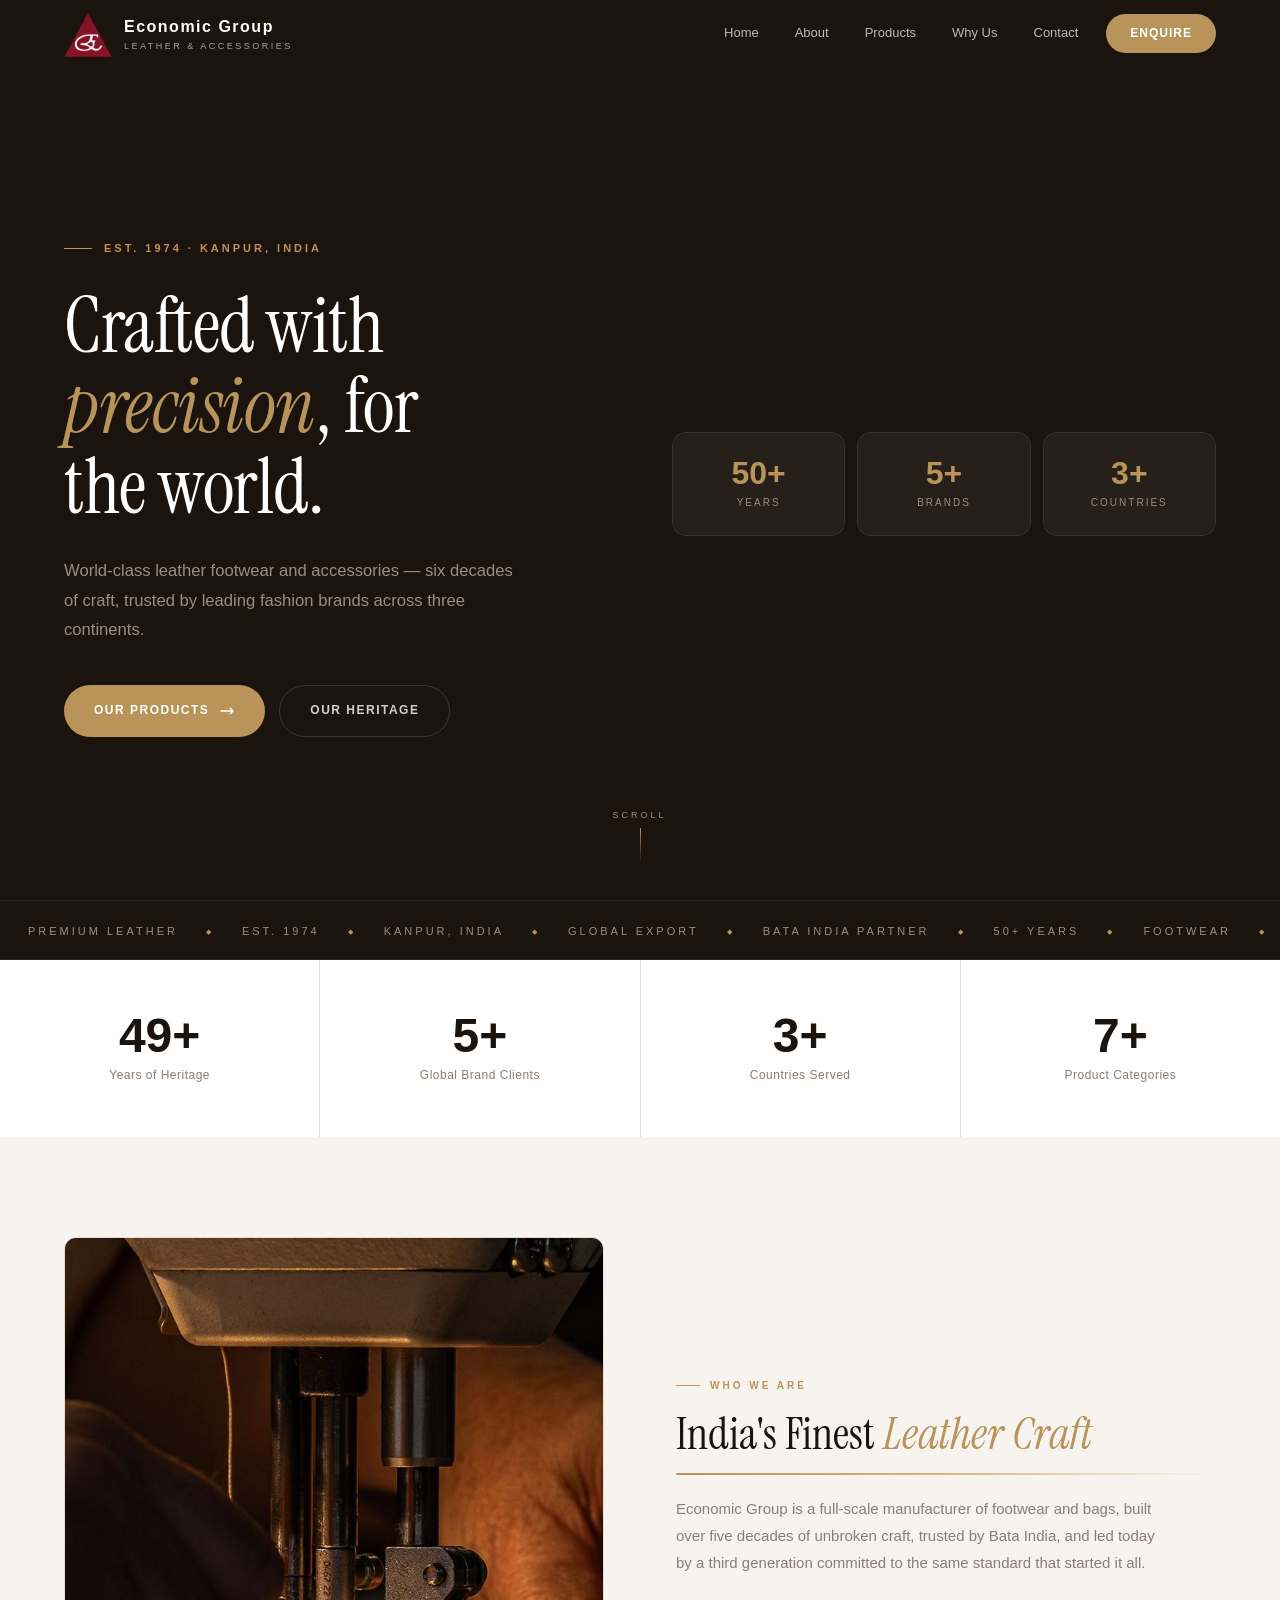
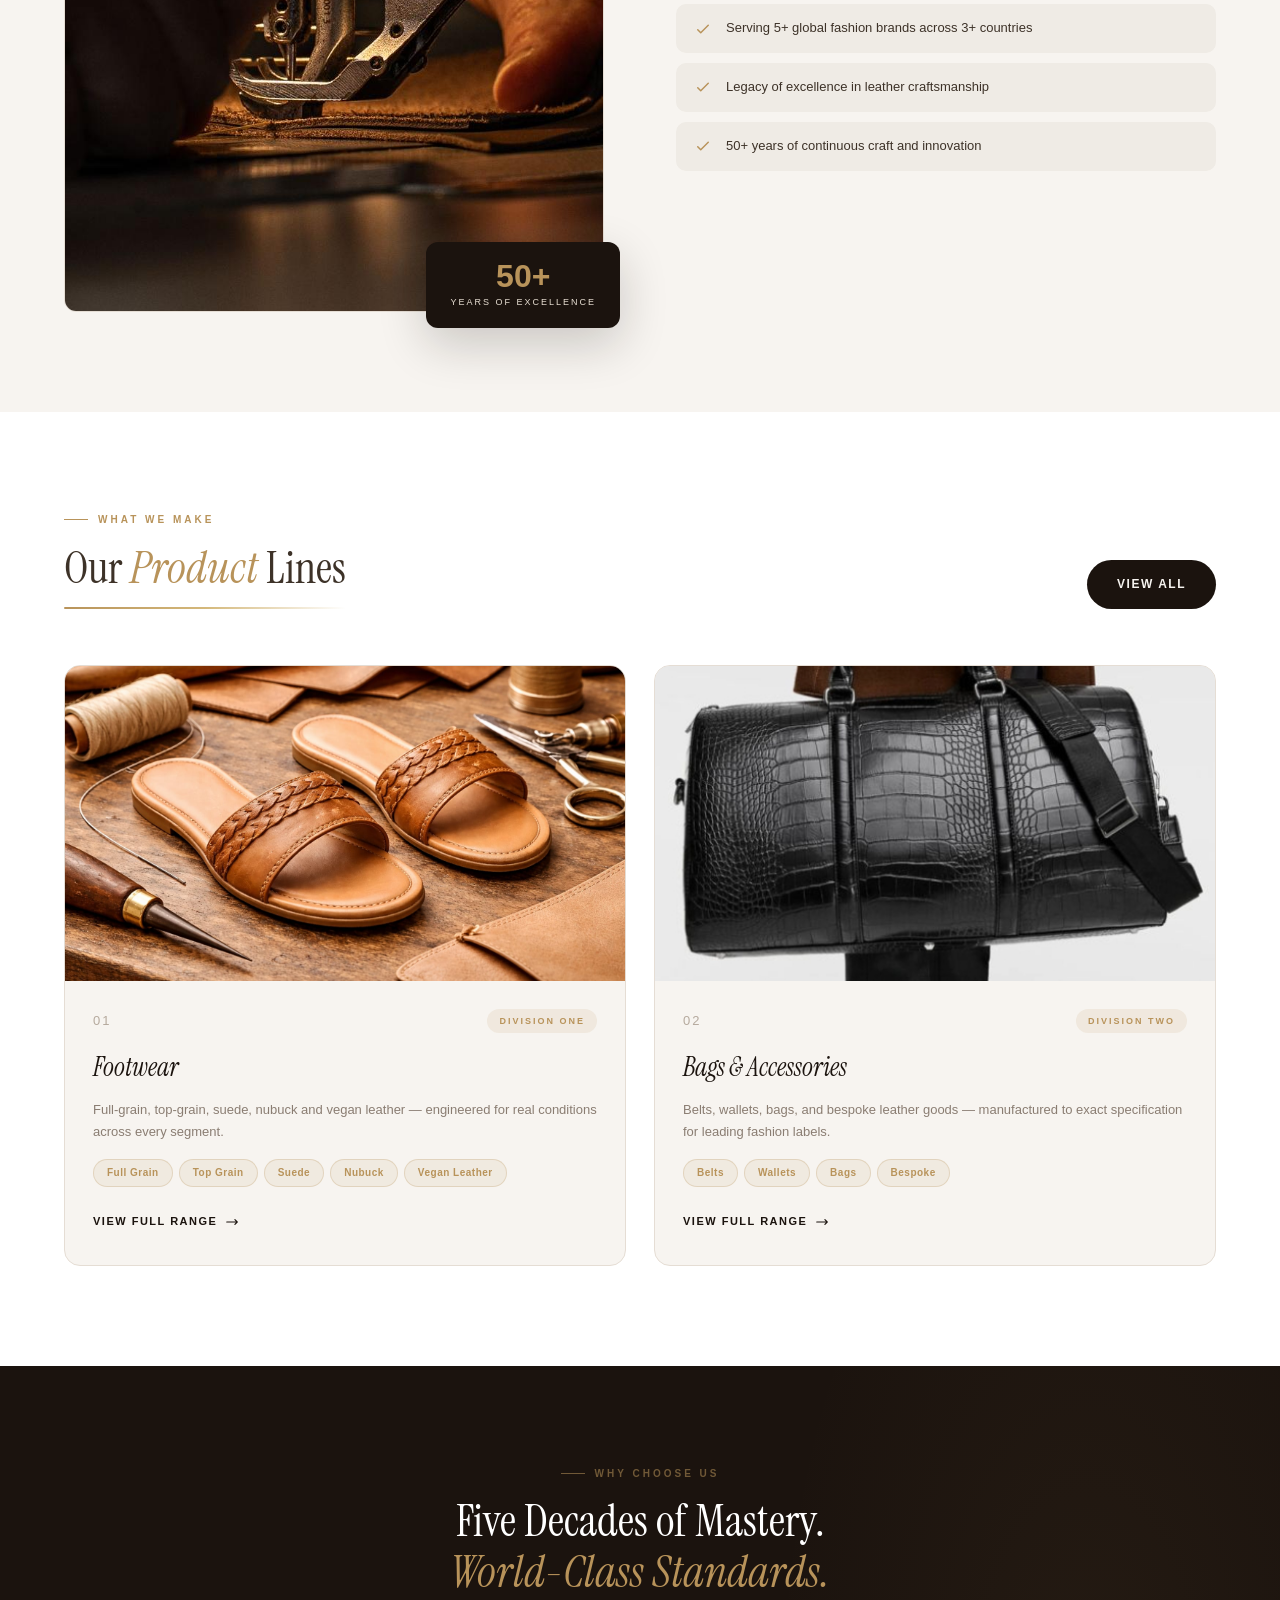
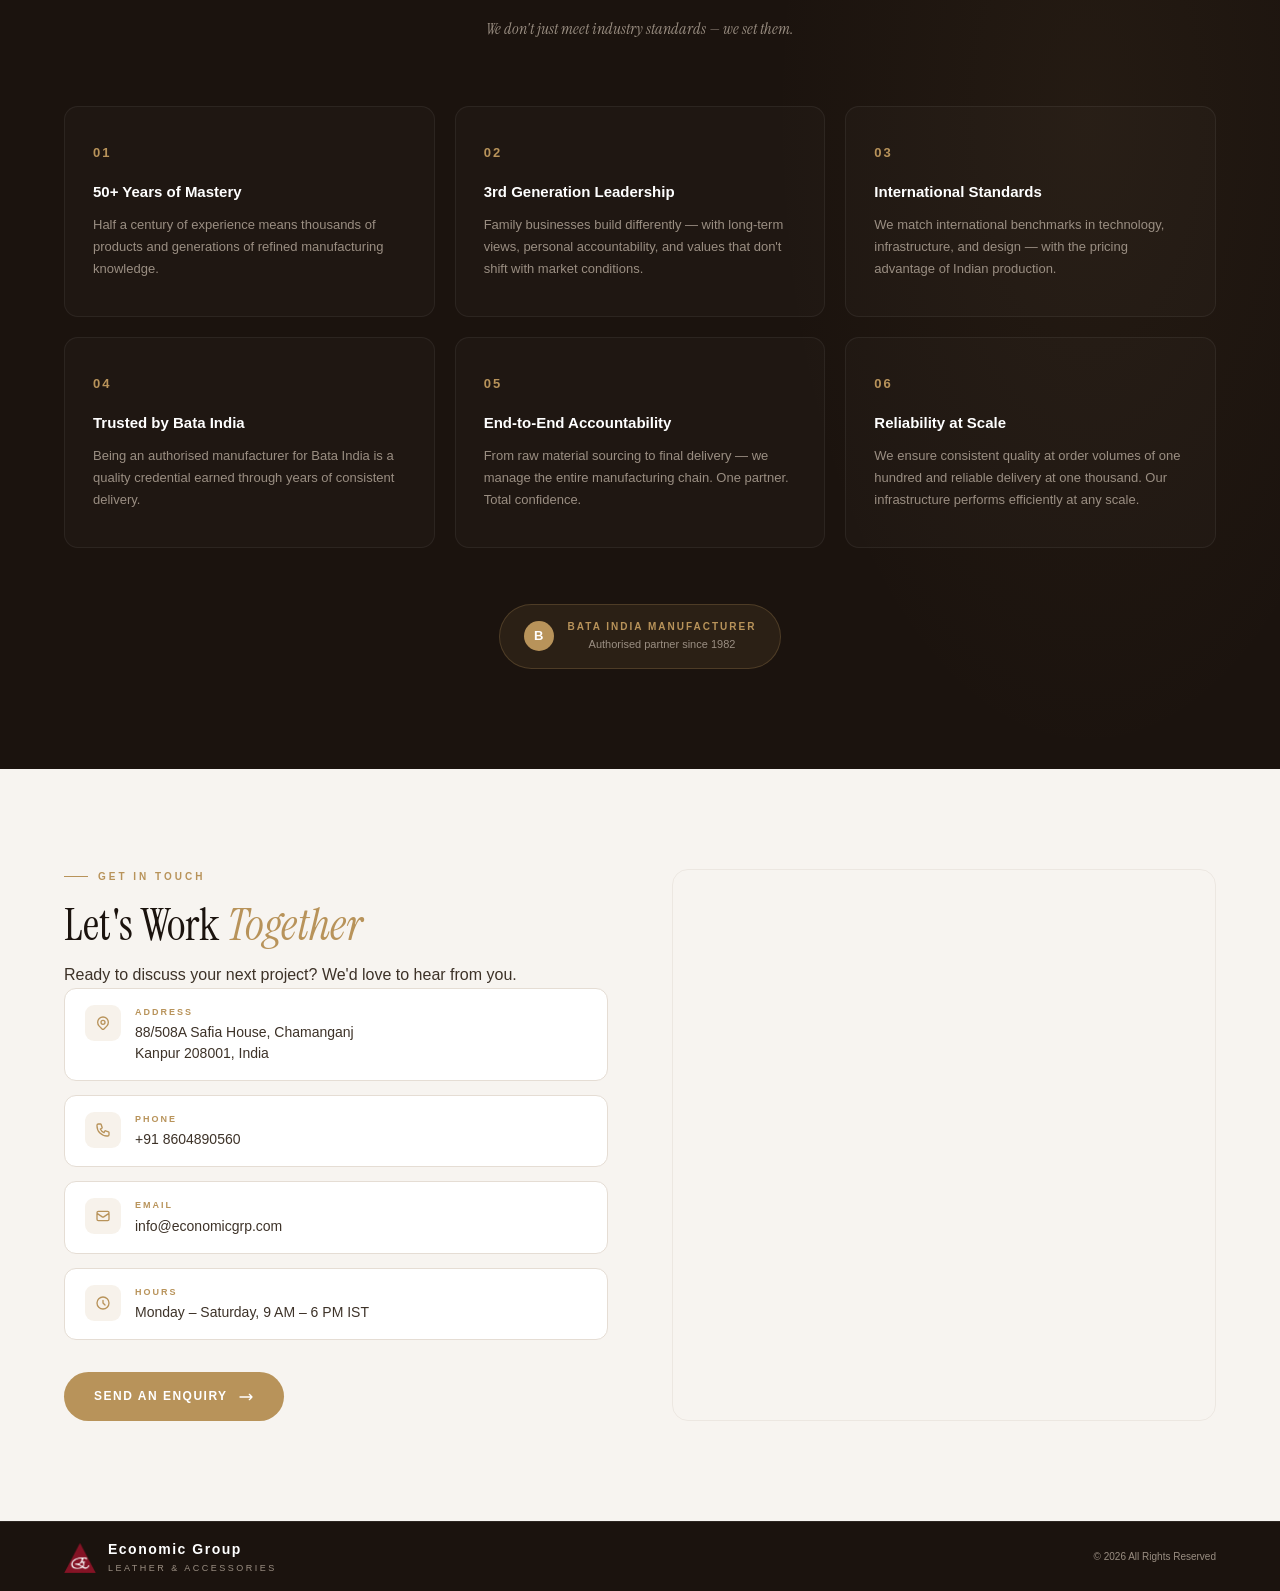
==== commit 840048b1: "Fix:: fixing content" ====
--- a/index.html
+++ b/index.html
@@ -248,7 +248,7 @@
         </a>
 
         <a href="bags.html" class="prod-card reveal reveal-delay-2" target="_self">
-          <img src="v2/assets/images/bags_product.jpeg" alt="Bags and accessories" class="prod-card-img" />
+          <img src="v2/assets/images/bags_product.jpg" alt="Bags and accessories" class="prod-card-img" />
           <div class="prod-card-body">
             <div class="prod-card-meta">
               <span class="prod-card-num">02</span>
@@ -291,7 +291,7 @@
         <div class="why-card reveal">
           <div class="why-card-num">01</div>
           <h4>50+ Years of Mastery</h4>
-          <p>Half a century of experience means thousands of products, hundreds of clients, and generations of refined manufacturing knowledge.</p>
+          <p>Half a century of experience means thousands of products and generations of refined manufacturing knowledge.</p>
         </div>
         <div class="why-card reveal reveal-delay-1">
           <div class="why-card-num">02</div>
@@ -316,7 +316,7 @@
         <div class="why-card reveal reveal-delay-2">
           <div class="why-card-num">06</div>
           <h4>Reliability at Scale</h4>
-          <p>Consistent quality on order one hundred. Consistent delivery on order one thousand. Our infrastructure performs at any scale.</p>
+          <p>We ensure consistent quality at order volumes of one hundred and reliable delivery at one thousand. Our infrastructure performs efficiently at any scale.</p>
         </div>
       </div>
 
--- a/v2/assets/css/style.css
+++ b/v2/assets/css/style.css
@@ -97,6 +97,16 @@
   backdrop-filter: blur(20px) saturate(180%);
   border-bottom-color: var(--c-border);
 }
+/* Keep navbar dark while mobile menu is open */
+#navbar.menu-open,
+#navbar.menu-open.scrolled {
+  background: #1B130E !important;
+  backdrop-filter: none;
+  border-bottom-color: rgba(255,255,255,0.08) !important;
+}
+#navbar.menu-open .logo-name { color: #fff; }
+#navbar.menu-open .logo-tag  { color: var(--c-on-dark-muted); }
+#navbar.menu-open .hamburger span { background: #fff; }
 
 .nav-inner {
   max-width: var(--max-w);
@@ -198,6 +208,7 @@
   transition: all 0.3s;
 }
 #navbar.scrolled .hamburger span { background: var(--c-dark); }
+.hamburger.open span                { background: #fff; }
 .hamburger.open span:nth-child(1) { transform: rotate(45deg) translate(5px, 5px); }
 .hamburger.open span:nth-child(2) { opacity: 0; }
 .hamburger.open span:nth-child(3) { transform: rotate(-45deg) translate(5px, -5px); }
@@ -208,8 +219,7 @@
   position: fixed;
   top: var(--nav-h);
   left: 0; right: 0; bottom: 0;
-  background: rgba(247,244,240,0.98);
-  backdrop-filter: blur(20px);
+  background: #1B130E;
   flex-direction: column;
   padding: 32px var(--pad);
   gap: 8px;
@@ -221,8 +231,8 @@
   font-size: 20px;
   font-weight: 500;
   padding: 16px 0;
-  border-bottom: 1px solid var(--c-border);
-  color: var(--c-dark);
+  border-bottom: 1px solid rgba(255,255,255,0.08);
+  color: var(--c-on-dark);
   border-radius: 0;
 }
 .mobile-menu .nav-link:hover { background: none; color: var(--c-accent); }
